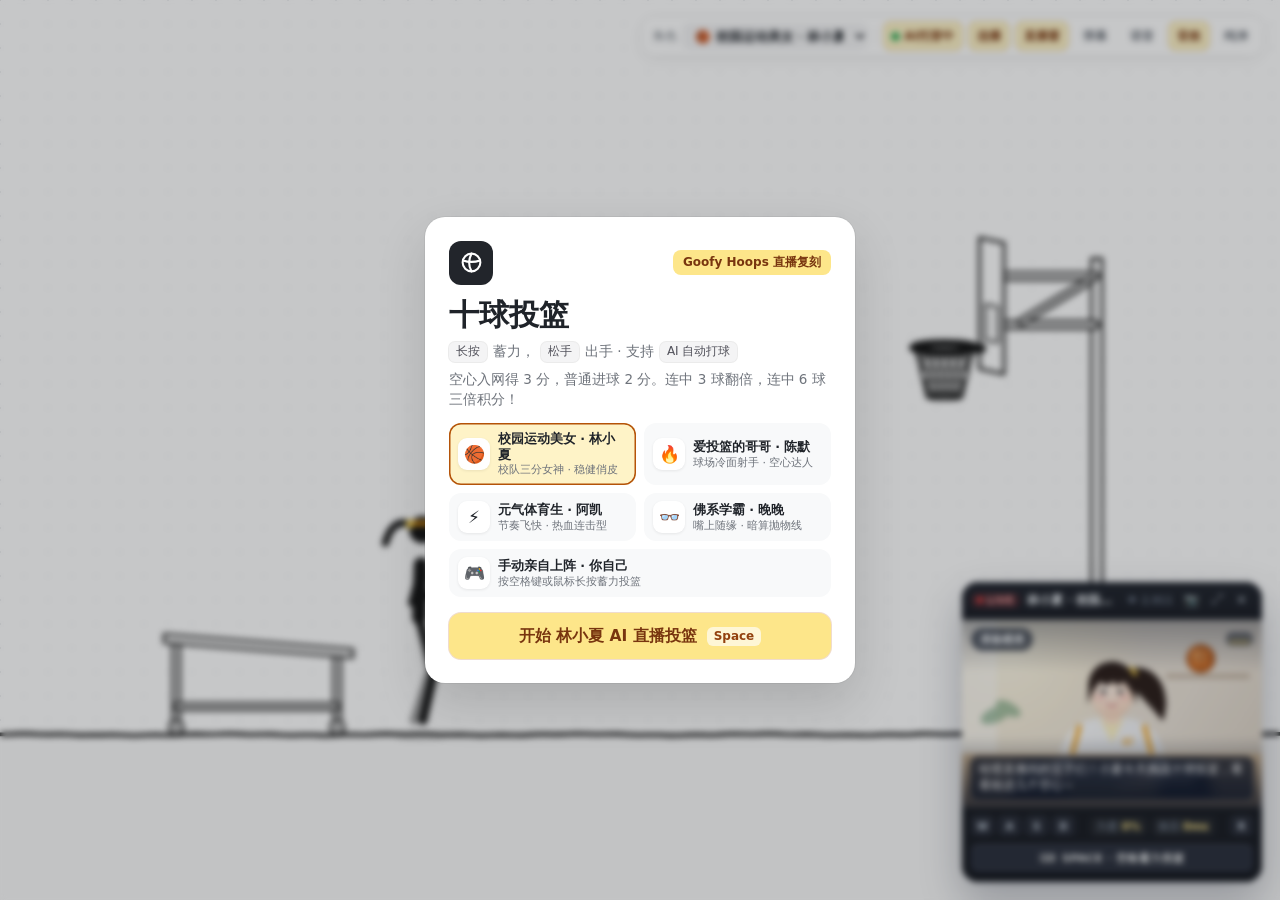
==== standalone.html @ b35b6730 "feat: add Ten Balls AI Live Studio basketball game remake" ====
<!doctype html>
<html lang="zh-CN">
<head>
<meta charset="utf-8">
<meta name="viewport" content="width=device-width,initial-scale=1,maximum-scale=1,user-scalable=no,viewport-fit=cover">
<title>十球投篮 · AI 直播间版 (Goofy Hoops Studio)</title>
<style>
  :root {
    --paper: #ffffff;
    --card: #ffffff;
    --ink: #1f2329;
    --muted: #6e737b;
    --soft: #9ca3af;
    --faint: #d4d4d4;
    --line: #ededed;
    --dot: rgba(31, 41, 55, 0.13);
    --chip: #f4f4f5;
    --ring: rgba(0, 0, 0, 0.07);
    --butter: #fde68a;
    --butter-hi: #fcd34d;
    --butter-soft: #fef3c7;
    --umber: #78350f;
    --amber: #b45309;
    --live-red: #ef4444;
    --pip-bg: #15171c;
    --pip-border: rgba(255, 255, 255, 0.1);
    --font: ui-rounded, 'PingFang SC', 'Hiragino Sans GB', 'Microsoft YaHei', system-ui, -apple-system, sans-serif;
  }

  * { box-sizing: border-box; }

  html, body {
    margin: 0;
    height: 100%;
    color: var(--ink);
    overflow: hidden;
    background-color: var(--paper);
    background-image: radial-gradient(circle, var(--dot) 0.85px, transparent 1px);
    background-size: 24px 24px;
    background-position: 12px 12px;
    touch-action: none;
    user-select: none;
    -webkit-user-select: none;
    -webkit-tap-highlight-color: transparent;
    font-family: var(--font);
    font-weight: 400;
  }

  h1, b, strong { font-weight: 700; }

  #gameCanvas {
    position: fixed;
    inset: 0;
    width: 100%;
    height: 100%;
    display: block;
    cursor: pointer;
  }

  button, select, input {
    font: inherit;
    color: inherit;
    border: 0;
    background: none;
    outline: none;
  }
  button { cursor: pointer; padding: 0; }

  .panel {
    background: rgba(255, 255, 255, 0.94);
    backdrop-filter: blur(10px);
    -webkit-backdrop-filter: blur(10px);
    border-radius: 14px;
    box-shadow: 0 0 0 1px var(--ring), 0 4px 14px rgba(0, 0, 0, 0.05), 0 1px 2px rgba(0, 0, 0, 0.03);
  }

  .label { font-size: 12.5px; color: var(--muted); line-height: 1.25; }

  /* HUD */
  #hud {
    position: fixed;
    left: 0;
    top: 0;
    z-index: 8;
    padding: 16px 0 0 16px;
    display: flex;
    flex-direction: column;
    align-items: flex-start;
    gap: 10px;
    pointer-events: none;
    transition: opacity 0.35s ease;
  }
  #hud.hidden { opacity: 0; }
  .board { padding: 13px 16px; display: grid; gap: 11px; }
  .tally { display: flex; align-items: flex-end; gap: 22px; }
  .stat .label { margin-top: 5px; }
  #score {
    font-size: 42px;
    font-weight: 700;
    line-height: 0.85;
    font-variant-numeric: tabular-nums;
    display: inline-block;
    transform-origin: left bottom;
  }
  #score.bump { animation: bump 0.35s ease; }
  @keyframes bump {
    0% { transform: scale(1); }
    35% { transform: scale(1.14); }
    100% { transform: scale(1); }
  }
  #best { font-size: 21px; font-weight: 700; line-height: 1; font-variant-numeric: tabular-nums; color: var(--muted); }
  .stat-persona { padding-left: 14px; border-left: 1px solid var(--line); }
  #hudPersonaName { font-size: 15px; font-weight: 700; line-height: 1.1; color: var(--ink); }
  .ballrow { display: grid; gap: 7px; padding-top: 10px; border-top: 1px solid var(--line); }
  .ballrow-meta { display: flex; justify-content: space-between; align-items: center; gap: 12px; }
  #tracker { display: flex; gap: 7px; }
  .dot {
    width: 14px; height: 14px; border-radius: 50%;
    border: 1.5px solid var(--faint); position: relative;
    transition: background 0.2s, border-color 0.2s, transform 0.2s;
  }
  .dot.next { border-color: var(--ink); animation: pulse 1.2s ease-in-out infinite; }
  .dot.fly { background: var(--faint); border-color: var(--faint); }
  .dot.made { background: var(--ink); border-color: var(--ink); }
  .dot.swish { background: var(--butter-hi); border-color: var(--amber); }
  .dot.miss { border-color: #e4e4e4; }
  .dot.miss::after {
    content: ''; position: absolute; left: 50%; top: 50%;
    width: 8px; height: 1.5px; background: var(--faint);
    transform: translate(-50%, -50%) rotate(-45deg); border-radius: 2px;
  }
  @keyframes pulse { 50% { transform: scale(1.22); } }
  #ballLabel { font-variant-numeric: tabular-nums; }
  #aiTargetHint { color: var(--amber); font-size: 11.5px; }
  #streak {
    font-size: 13px; font-weight: 700; color: var(--amber);
    background: var(--butter-soft); border-radius: 9px; padding: 5px 11px;
    box-shadow: 0 0 0 1px rgba(180, 83, 9, 0.16); white-space: nowrap;
    opacity: 0; transform: translateY(-4px); transition: opacity 0.25s, transform 0.25s;
  }
  #streak.on { opacity: 1; transform: none; }

  /* Top Control Bar */
  #topControls {
    position: fixed;
    top: 16px;
    right: 16px;
    z-index: 15;
    transition: opacity 0.3s, transform 0.3s;
  }
  .control-pill {
    display: flex;
    align-items: center;
    gap: 5px;
    padding: 5px 7px;
    flex-wrap: wrap;
    max-width: calc(100vw - 32px);
  }
  .ctrl-group { display: inline-flex; align-items: center; gap: 5px; padding-left: 5px; }
  .ctrl-label { font-size: 12px; color: var(--muted); }
  #personaSelect {
    background: var(--chip);
    border-radius: 8px;
    padding: 5px 9px;
    font-size: 12.5px;
    font-weight: 600;
    cursor: pointer;
    max-width: 186px;
  }
  #personaSelect:hover { background: #eaecef; }
  .ctrl-divider { width: 1px; height: 18px; background: var(--line); margin: 0 2px; }
  .ctrl-btn {
    display: inline-flex; align-items: center; gap: 5px;
    height: 30px; padding: 0 9px; border-radius: 8px;
    font-size: 12px; font-weight: 600; color: var(--muted);
    transition: background 0.15s, color 0.15s, transform 0.12s;
  }
  .ctrl-btn:hover { background: var(--chip); color: var(--ink); }
  .ctrl-btn:active { transform: scale(0.96); }
  .ctrl-btn.active {
    background: var(--butter-soft);
    color: var(--umber);
    box-shadow: inset 0 0 0 1px rgba(180, 83, 9, 0.18);
  }
  .dot-ind { width: 7px; height: 7px; border-radius: 50%; background: var(--soft); }
  .ctrl-btn.active .dot-ind { background: #16a34a; box-shadow: 0 0 0 3px rgba(22, 163, 74, 0.18); }

  /* Streamer Webcam PiP */
  .pip-window {
    position: fixed;
    right: 18px;
    bottom: 18px;
    width: 300px;
    z-index: 18;
    border-radius: 16px;
    background: var(--pip-bg);
    color: #f8fafc;
    box-shadow: 0 18px 42px rgba(15, 23, 42, 0.28), 0 0 0 1px rgba(255, 255, 255, 0.08);
    overflow: hidden;
    transition: width 0.24s cubic-bezier(0.2, 0.9, 0.3, 1), opacity 0.25s, transform 0.25s;
  }
  .pip-window.size-sm { width: 244px; }
  .pip-window.size-lg { width: 376px; }
  .pip-window.hidden { opacity: 0; pointer-events: none; transform: translateY(18px) scale(0.96); }
  .pip-header {
    display: flex; align-items: center; gap: 7px; padding: 7px 9px;
    background: linear-gradient(180deg, #21252e 0%, #191c24 100%);
    border-bottom: 1px solid var(--pip-border);
    cursor: grab;
  }
  .pip-header:active { cursor: grabbing; }
  .pip-live-badge {
    display: inline-flex; align-items: center; gap: 4px; padding: 2px 6px;
    border-radius: 6px; background: rgba(239, 68, 68, 0.18); color: #fca5a5;
    font-size: 10px; font-weight: 700; letter-spacing: 0.6px; flex: none;
  }
  .live-dot { width: 6px; height: 6px; border-radius: 50%; background: var(--live-red); animation: liveBlink 1.4s ease-in-out infinite; }
  @keyframes liveBlink { 0%, 100% { opacity: 1; } 50% { opacity: 0.3; } }
  .pip-title-wrap { display: flex; align-items: baseline; justify-content: space-between; gap: 6px; min-width: 0; flex: 1; }
  .pip-name { font-size: 12px; font-weight: 700; color: #f1f5f9; white-space: nowrap; overflow: hidden; text-overflow: ellipsis; }
  .pip-viewers { font-size: 11px; color: #94a3b8; font-variant-numeric: tabular-nums; flex: none; }
  .pip-actions { display: flex; align-items: center; gap: 2px; }
  .pip-icon-btn {
    width: 23px; height: 23px; border-radius: 6px; display: grid; place-items: center;
    font-size: 12px; color: #cbd5e1; transition: background 0.15s, color 0.15s;
  }
  .pip-icon-btn:hover { background: rgba(255, 255, 255, 0.12); color: #ffffff; }

  .pip-viewport { position: relative; width: 100%; aspect-ratio: 16 / 10; background: #0f1117; overflow: hidden; }
  .cam-stage {
    position: relative; width: 100%; height: 100%; overflow: hidden;
    transform-origin: center 55%;
    transition: transform 0.24s cubic-bezier(0.22, 1, 0.36, 1), filter 0.2s;
  }
  .cam-stage[data-state="idle"] { animation: camBreathe 3.8s ease-in-out infinite; }
  .cam-stage[data-state="press"] { transform: scale(1.045) translateY(3px); filter: contrast(1.03) saturate(1.04); }
  .cam-stage[data-state="cheer"] { animation: camCheer 0.55s ease-out; filter: brightness(1.06) saturate(1.08); }
  .cam-stage[data-state="miss"] { animation: camOops 0.45s ease-out; }
  @keyframes camBreathe {
    0%, 100% { transform: scale(1.01) translateY(0px); }
    50% { transform: scale(1.022) translateY(-1.8px); }
  }
  @keyframes camCheer {
    0% { transform: scale(1.03) translateY(0); }
    35% { transform: scale(1.07) translateY(-5px); }
    70% { transform: scale(1.02) translateY(1px); }
    100% { transform: scale(1.03) translateY(0); }
  }
  @keyframes camOops {
    0% { transform: translateX(0) rotate(0deg); }
    25% { transform: translateX(-4px) rotate(-0.8deg); }
    65% { transform: translateX(3px) rotate(0.6deg); }
    100% { transform: translateX(0) rotate(0deg); }
  }
  .cam-frame {
    position: absolute; inset: 0; width: 100%; height: 100%;
    object-fit: cover; object-position: center 22%;
    opacity: 0; transition: opacity 0.2s ease; pointer-events: none;
  }
  .cam-frame.active { opacity: 1; }
  .cam-fallback { position: absolute; inset: 0; width: 100%; height: 100%; display: block; }
  .cam-stage.has-photo .cam-fallback { display: none; }
  .cam-vignette {
    position: absolute; inset: 0; pointer-events: none;
    background: linear-gradient(180deg, rgba(15, 23, 42, 0.36) 0%, transparent 28%, transparent 62%, rgba(15, 23, 42, 0.78) 100%);
  }
  .cam-top-overlay {
    position: absolute; top: 8px; left: 9px; right: 9px;
    display: flex; align-items: center; justify-content: space-between; pointer-events: none;
  }
  .cam-status-chip {
    font-size: 11px; font-weight: 700; padding: 3px 8px; border-radius: 999px;
    background: rgba(15, 23, 42, 0.65); backdrop-filter: blur(6px);
    color: #f8fafc; border: 1px solid rgba(255, 255, 255, 0.14);
    transition: background 0.2s, color 0.2s;
  }
  .cam-status-chip.holding { background: rgba(252, 211, 77, 0.92); color: #451a03; border-color: rgba(245, 158, 11, 0.5); }
  .cam-status-chip.cheer { background: rgba(34, 197, 94, 0.9); color: #052e16; }
  .cam-status-chip.miss { background: rgba(239, 68, 68, 0.85); color: #ffffff; }
  .audio-bars {
    display: flex; align-items: flex-end; gap: 2.5px; height: 14px;
    padding: 2px 5px; border-radius: 6px; background: rgba(15, 23, 42, 0.52);
  }
  .audio-bars span { width: 2.5px; height: 4px; border-radius: 2px; background: #fcd34d; }
  .audio-bars.talking span:nth-child(1) { animation: barEq 0.45s ease-in-out infinite alternate; }
  .audio-bars.talking span:nth-child(2) { animation: barEq 0.35s 0.1s ease-in-out infinite alternate; }
  .audio-bars.talking span:nth-child(3) { animation: barEq 0.5s 0.05s ease-in-out infinite alternate; }
  .audio-bars.talking span:nth-child(4) { animation: barEq 0.4s 0.16s ease-in-out infinite alternate; }
  @keyframes barEq { from { height: 3px; } to { height: 11px; } }
  .cam-subtitle {
    position: absolute; left: 8px; right: 8px; bottom: 7px;
    font-size: 11.5px; line-height: 1.38; color: #ffffff;
    background: rgba(15, 23, 42, 0.72); backdrop-filter: blur(6px);
    padding: 5px 8px; border-radius: 8px; border: 1px solid rgba(255, 255, 255, 0.1);
  }
  .cam-subtitle.pop { animation: subPop 0.24s ease-out; }
  @keyframes subPop { 0% { transform: translateY(4px); opacity: 0.5; } 100% { transform: translateY(0); opacity: 1; } }

  /* Mechanical Keyboard Deck inside PiP */
  .pip-keyboard-deck {
    padding: 8px 9px 9px;
    background: #181b22;
    border-top: 1px solid var(--pip-border);
    display: grid;
    gap: 7px;
  }
  .kb-top-row { display: flex; align-items: center; justify-content: space-between; gap: 6px; }
  .kb-cluster { display: flex; gap: 4px; }
  .mini-key {
    min-width: 23px; height: 21px; padding: 0 4px; border-radius: 5px;
    background: #272b36; color: #cbd5e1; font-size: 10px; font-weight: 700;
    display: inline-flex; align-items: center; justify-content: center;
    box-shadow: 0 2px 0 #0f1116, inset 0 1px 0 rgba(255, 255, 255, 0.08);
    transition: transform 0.06s, background 0.08s, box-shadow 0.06s, color 0.08s;
  }
  .mini-key.pressed {
    transform: translateY(2px); background: #fcd34d; color: #451a03;
    box-shadow: 0 0 0 #0f1116, 0 0 10px rgba(252, 211, 77, 0.45);
  }
  .kb-telemetry { display: flex; align-items: center; gap: 5px; font-size: 11px; color: #94a3b8; font-variant-numeric: tabular-nums; }
  .kb-meter-pill { background: rgba(255, 255, 255, 0.05); padding: 2px 6px; border-radius: 5px; }
  .kb-meter-pill strong { color: #fde68a; font-weight: 700; }
  .mini-spacebar {
    position: relative; height: 29px; border-radius: 7px; background: #2a2f3c; overflow: hidden;
    box-shadow: 0 3px 0 #0c0e13, inset 0 1px 0 rgba(255, 255, 255, 0.12);
    transition: transform 0.06s ease, box-shadow 0.06s ease, background 0.08s;
    display: flex; align-items: center; justify-content: center;
  }
  .mini-spacebar.pressed {
    transform: translateY(3px); background: #353b4a;
    box-shadow: 0 0 0 #0c0e13, 0 0 14px rgba(252, 211, 77, 0.42);
  }
  .space-fill {
    position: absolute; left: 0; top: 0; bottom: 0; width: 0%;
    background: linear-gradient(90deg, #f59e0b 0%, #fcd34d 100%);
    opacity: 0.88; transition: width 0.04s linear;
  }
  .space-label {
    position: relative; z-index: 1; display: flex; align-items: center; gap: 6px;
    font-size: 11px; font-weight: 700; letter-spacing: 0.4px; color: #f8fafc;
    text-shadow: 0 1px 2px rgba(0, 0, 0, 0.45);
  }

  /* Danmaku & Chat Panel */
  #danmakuLayer { position: fixed; inset: 0; pointer-events: none; overflow: hidden; z-index: 7; }
  .dm-item {
    position: absolute; left: 100%; white-space: nowrap; font-size: 14.5px; font-weight: 700;
    color: var(--ink); background: rgba(255, 255, 255, 0.88);
    border: 1px solid rgba(31, 35, 41, 0.08); padding: 4px 11px; border-radius: 999px;
    box-shadow: 0 2px 8px rgba(0, 0, 0, 0.05); will-change: transform; animation: dmFly linear forwards;
  }
  .dm-item.hot { background: var(--butter-soft); color: var(--umber); border-color: rgba(180, 83, 9, 0.22); }
  .dm-item.user { background: #1f2329; color: #fde68a; border-color: #1f2329; }
  @keyframes dmFly { from { transform: translateX(0); } to { transform: translateX(calc(-100vw - 120%)); } }

  .chat-panel {
    position: fixed; left: 16px; bottom: 16px; width: 265px; z-index: 14;
    display: flex; flex-direction: column; overflow: hidden;
    transition: opacity 0.25s, transform 0.25s;
  }
  .chat-panel.collapsed { opacity: 0; pointer-events: none; transform: translateY(16px); }
  .chat-header { display: flex; justify-content: space-between; align-items: center; padding: 8px 11px; font-size: 12px; font-weight: 700; border-bottom: 1px solid var(--line); }
  .chat-count { font-size: 11px; color: var(--amber); background: var(--butter-soft); padding: 2px 6px; border-radius: 6px; }
  .chat-messages { height: 140px; overflow-y: auto; padding: 8px 10px; display: flex; flex-direction: column; gap: 5px; font-size: 12px; line-height: 1.4; }
  .chat-msg { color: var(--ink); word-break: break-word; }
  .chat-msg .u { font-weight: 700; color: var(--amber); margin-right: 5px; }
  .chat-msg.me .u { color: #2563eb; }
  .chat-form { display: flex; gap: 6px; padding: 7px 8px; border-top: 1px solid var(--line); background: rgba(248, 250, 252, 0.85); }
  .chat-form input { flex: 1; background: #fff; border-radius: 8px; padding: 5px 8px; font-size: 12px; box-shadow: inset 0 0 0 1px rgba(0, 0, 0, 0.08); }
  .chat-form button { padding: 0 11px; border-radius: 8px; background: var(--butter); color: var(--umber); font-size: 12px; font-weight: 700; }

  /* Stream mode */
  body.stream-mode #topControls, body.stream-mode #hint { opacity: 0; pointer-events: none; transform: translateY(-10px); }
  #exitStreamBtn {
    position: fixed; top: 14px; right: 14px; z-index: 25; padding: 7px 12px;
    font-size: 12px; color: var(--muted); opacity: 0; pointer-events: none; transition: opacity 0.25s;
  }
  body.stream-mode #exitStreamBtn { opacity: 0.4; pointer-events: auto; }
  body.stream-mode #exitStreamBtn:hover { opacity: 1; color: var(--ink); }

  /* Hint */
  #hint {
    position: fixed; left: 50%; bottom: 22px; transform: translateX(-50%);
    font-size: 13.5px; color: var(--muted); white-space: nowrap; pointer-events: none;
    transition: opacity 0.4s; display: flex; align-items: center; gap: 7px; z-index: 8;
  }
  #hint.hidden { opacity: 0; }
  kbd {
    font: inherit; font-size: 12px; color: #52525b; background: var(--chip);
    box-shadow: 0 0 0 1px rgba(0, 0, 0, 0.08); border-radius: 6px; padding: 2px 7px; line-height: 1.3;
  }

  /* Overlay */
  #overlay {
    position: fixed; inset: 0; z-index: 30; display: grid; place-items: center; padding: 18px;
    background: rgba(20, 22, 26, 0.24); backdrop-filter: blur(3px);
    opacity: 0; pointer-events: none; transition: opacity 0.3s ease; overflow-y: auto;
  }
  #overlay.on { opacity: 1; pointer-events: auto; }
  .card {
    width: min(430px, 100%); background: var(--card); border-radius: 20px; padding: 24px;
    box-shadow: 0 20px 50px rgba(0, 0, 0, 0.14), 0 0 0 1px rgba(0, 0, 0, 0.05);
    transform: translateY(12px); transition: transform 0.35s cubic-bezier(0.2, 0.9, 0.3, 1); display: none;
  }
  #overlay.on .card.show { transform: none; }
  .card.show { display: block; }
  .card-head-row { display: flex; align-items: center; justify-content: space-between; margin-bottom: 14px; }
  .row { display: flex; justify-content: space-between; align-items: center; gap: 10px; }
  .logo { width: 44px; height: 44px; border-radius: 12px; background: #22252b; display: grid; place-items: center; }
  .logo svg { width: 25px; height: 25px; }
  .title { font-size: 30px; line-height: 1.05; margin: 0; }
  .keys { display: flex; flex-wrap: wrap; align-items: center; gap: 6px; color: var(--muted); font-size: 13.5px; margin: 12px 0 7px; }
  .tag { color: var(--muted); font-size: 13.5px; line-height: 1.5; margin: 0 0 14px; }
  .chip { display: inline-flex; align-items: center; font-size: 12px; font-weight: 700; padding: 4px 10px; border-radius: 8px; background: var(--butter); color: var(--umber); }

  .persona-grid { display: grid; grid-template-columns: repeat(2, 1fr); gap: 8px; margin-bottom: 16px; }
  .p-card {
    display: flex; align-items: center; gap: 8px; padding: 8px 9px; border-radius: 12px;
    background: #f8f9fa; box-shadow: inset 0 0 0 1.5px transparent; text-align: left;
    transition: background 0.16s, box-shadow 0.16s;
  }
  .p-card:hover { background: #f1f3f5; }
  .p-card.selected { background: var(--butter-soft); box-shadow: inset 0 0 0 1.5px var(--amber); }
  .p-card.full-span { grid-column: span 2; }
  .p-avatar { width: 32px; height: 32px; border-radius: 9px; background: #fff; display: grid; place-items: center; font-size: 17px; box-shadow: 0 1px 3px rgba(0, 0, 0, 0.08); flex: none; }
  .p-info { min-width: 0; }
  .p-name { font-size: 12.5px; font-weight: 700; color: var(--ink); line-height: 1.25; }
  .p-desc { font-size: 11px; color: var(--muted); white-space: nowrap; overflow: hidden; text-overflow: ellipsis; }

  .actions { display: flex; gap: 10px; }
  .btn {
    display: flex; align-items: center; justify-content: center; gap: 10px;
    height: 46px; border-radius: 12px; font-size: 15.5px; font-weight: 700;
    transition: transform 0.12s, background 0.2s;
  }
  .btn:active { transform: scale(0.98); }
  .btn.primary { flex: 1; background: var(--butter); color: var(--umber); box-shadow: 0 0 0 1px rgba(180, 83, 9, 0.2); }
  .btn.primary:hover { background: var(--butter-hi); }
  .btn.primary kbd { background: rgba(255, 255, 255, 0.65); color: #92400e; box-shadow: none; }
  .btn.ghost { width: 46px; flex: none; background: var(--chip); color: var(--ink); box-shadow: 0 0 0 1px rgba(0, 0, 0, 0.06); }
  .btn.ghost:hover { background: #e8eaed; }
  .btn svg { width: 19px; height: 19px; }

  .foot { text-align: center; color: var(--soft); font-size: 12px; margin-top: 14px; }
  .foot:empty { display: none; }
  .result { display: flex; align-items: flex-end; gap: 26px; margin: 16px 0 18px; }
  .result .label { margin-top: 6px; }
  #endScore { font-size: 62px; font-weight: 700; line-height: 0.85; font-variant-numeric: tabular-nums; display: block; }
  #stAcc, #stSwish { font-size: 26px; font-weight: 700; line-height: 0.95; font-variant-numeric: tabular-nums; }
  .shots { display: flex; justify-content: space-between; margin-bottom: 14px; }
  .shots .dot { width: 17px; height: 17px; border-width: 2px; }
  .shots .dot.miss::after { width: 10px; height: 2px; }
  .end-comment { font-size: 13px; color: var(--umber); background: var(--butter-soft); border-radius: 10px; padding: 9px 11px; margin-bottom: 16px; line-height: 1.45; }

  #toast {
    position: fixed; left: 50%; bottom: 22px; transform: translate(-50%, 20px);
    background: #22252b; color: #fff; font-size: 13px; padding: 8px 15px; border-radius: 10px;
    opacity: 0; pointer-events: none; transition: opacity 0.25s, transform 0.25s; white-space: nowrap; z-index: 40;
  }
  #toast.on { opacity: 1; transform: translate(-50%, 0); }

  @media (max-width: 720px) {
    .pip-window { width: 226px; right: 10px; bottom: 10px; }
    .chat-panel { width: 215px; left: 10px; bottom: 10px; }
    #hud { padding: 10px 0 0 10px; }
    .board { padding: 10px 12px; gap: 9px; }
    #score { font-size: 34px; }
    .stat-persona, .ctrl-label, .ctrl-divider { display: none; }
    #topControls { top: 10px; right: 10px; }
    #personaSelect { max-width: 135px; font-size: 11.5px; }
    .ctrl-btn { padding: 0 7px; font-size: 11px; }
  }
</style>
</head>
<body>
<canvas id="gameCanvas" aria-label="十球投篮游戏画布"></canvas>
<div id="danmakuLayer" aria-hidden="true"></div>

<header id="hud" class="hidden">
  <div class="board panel">
    <div class="tally">
      <div class="stat"><div id="score">0</div><div class="label">得分</div></div>
      <div class="stat"><div id="best">0</div><div class="label">最高分</div></div>
      <div class="stat stat-persona">
        <div id="hudPersonaName">林小夏</div>
        <div class="label" id="hudModeTag">AI 自动投篮</div>
      </div>
    </div>
    <div class="ballrow">
      <div id="tracker"></div>
      <div class="ballrow-meta">
        <span class="label" id="ballLabel">第 1 / 10 球</span>
        <span class="label" id="aiTargetHint"></span>
      </div>
    </div>
  </div>
  <div id="streak"></div>
</header>

<nav id="topControls" aria-label="直播与角色控制">
  <div class="control-pill panel">
    <label class="ctrl-group" title="切换场上角色 / AI人格">
      <span class="ctrl-label">角色</span>
      <select id="personaSelect" aria-label="选择角色">
        <option value="campus_girl">🏀 校园运动美女 · 林小夏</option>
        <option value="basketball_bro">🔥 爱投篮的哥哥 · 陈默</option>
        <option value="sports_boy">⚡ 元气体育生 · 阿凯</option>
        <option value="chill_scholar">👓 佛系学霸 · 晚晚</option>
        <option value="human">🎮 我自己玩（手动）</option>
      </select>
    </label>
    <div class="ctrl-divider"></div>
    <button class="ctrl-btn active" id="btnAutoPlay"><span class="dot-ind"></span><span id="autoPlayText">AI托管中</span></button>
    <button class="ctrl-btn active" id="btnAutoLoop">连播</button>
    <button class="ctrl-btn active" id="btnPipToggle">直播窗</button>
    <button class="ctrl-btn" id="btnDanmakuToggle">弹幕</button>
    <button class="ctrl-btn" id="btnTtsToggle">语音</button>
    <button class="ctrl-btn active" id="btnSoundToggle">音效</button>
    <button class="ctrl-btn" id="btnStreamMode">纯净</button>
  </div>
</nav>

<div id="hint" class="hidden">
  <span>长按蓄力，松手投篮</span>
  <span>或按</span>
  <kbd>Space</kbd>
</div>

<aside id="streamerPip" class="pip-window" aria-label="AI主播直播小窗">
  <div class="pip-header" id="pipDragHandle">
    <div class="pip-live-badge"><span class="live-dot"></span><span>LIVE</span></div>
    <div class="pip-title-wrap">
      <span class="pip-name" id="pipName">林小夏 · 校园运动直播间</span>
      <span class="pip-viewers" id="pipViewers">👁 2,680</span>
    </div>
    <div class="pip-actions">
      <button class="pip-icon-btn" id="pipUploadBtn" title="上传或拖拽真人主播照片">📷</button>
      <button class="pip-icon-btn" id="pipSizeBtn" title="切换小窗大小">⤢</button>
      <button class="pip-icon-btn" id="pipCloseBtn" title="收起小窗">✕</button>
    </div>
    <input type="file" id="pipPhotoInput" accept="image/*" hidden>
  </div>

  <div class="pip-viewport">
    <div class="cam-stage" id="camStage" data-state="idle">
      <img id="camImgCustom" class="cam-frame" alt="自定义主播照片">
      <canvas id="camFallbackCanvas" class="cam-fallback"></canvas>
      <div class="cam-vignette"></div>
      <div class="cam-top-overlay">
        <span class="cam-status-chip" id="camActionChip">准备瞄准</span>
        <div class="audio-bars" id="audioBars" aria-hidden="true"><span></span><span></span><span></span><span></span></div>
      </div>
      <div class="cam-subtitle" id="camSubtitle">哈喽直播间的宝子们！小夏今天挑战十球投篮，看看能进几个空心～</div>
    </div>
  </div>

  <div class="pip-keyboard-deck">
    <div class="kb-top-row">
      <div class="kb-cluster">
        <span class="mini-key" id="mkW">W</span>
        <span class="mini-key" id="mkA">A</span>
        <span class="mini-key" id="mkS">S</span>
        <span class="mini-key" id="mkD">D</span>
      </div>
      <div class="kb-telemetry">
        <span class="kb-meter-pill">力度 <strong id="kbPowerVal">0%</strong></span>
        <span class="kb-meter-pill">按压 <strong id="kbHoldVal">0ms</strong></span>
      </div>
      <span class="mini-key" id="mkR" title="重开快捷键">R</span>
    </div>
    <div class="mini-spacebar" id="mkSpace">
      <div class="space-fill" id="kbSpaceFill"></div>
      <div class="space-label"><span>⌨</span><span id="kbSpaceText">SPACE · 空格蓄力投篮</span></div>
    </div>
  </div>
</aside>

<section id="chatPanel" class="chat-panel panel collapsed" aria-label="直播间弹幕互动">
  <div class="chat-header">
    <span>💬 直播间互动</span>
    <span class="chat-count" id="chatHotTag">热度 9.8w</span>
  </div>
  <div class="chat-messages" id="chatMessages"></div>
  <form class="chat-form" id="chatForm">
    <input type="text" id="chatInput" placeholder="发弹幕互动（试试输入：加油 / 换哥哥）" maxlength="40" autocomplete="off">
    <button type="submit">发送</button>
  </form>
</section>

<button id="exitStreamBtn" class="panel">退出纯净模式</button>

<div id="overlay" class="on">
  <div class="card show" id="startCard">
    <div class="card-head-row">
      <div class="logo">
        <svg viewBox="0 0 24 24" fill="none" stroke="#fff" stroke-width="2" stroke-linecap="round">
          <circle cx="12" cy="12" r="8.5"/>
          <path d="M3.8 10c5.2 1.8 11.2 1.8 16.4 0"/>
          <path d="M12 3.5c-2.8 5.2-2.8 11.8 0 17"/>
        </svg>
      </div>
      <span class="chip">Goofy Hoops 直播复刻</span>
    </div>
    <h1 class="title">十球投篮</h1>
    <div class="keys"><kbd>长按</kbd> 蓄力，<kbd>松手</kbd> 出手 · 支持 <kbd>AI 自动打球</kbd></div>
    <p class="tag">空心入网得 3 分，普通进球 2 分。连中 3 球翻倍，连中 6 球三倍积分！</p>
    <div class="persona-grid" id="startPersonaGrid"></div>
    <div class="actions">
      <button class="btn primary" id="playBtn"><span id="playBtnText">开始 林小夏 AI 直播投篮</span><kbd>Space</kbd></button>
    </div>
    <div class="foot" id="startFoot"></div>
  </div>

  <div class="card" id="endCard">
    <div class="row">
      <div class="label" id="endRoundTitle">本轮结束</div>
      <span class="chip" id="endChip" style="display:none">新纪录</span>
    </div>
    <div class="result">
      <div><span id="endScore">0</span><div class="label">总得分</div></div>
      <div><div id="stAcc">0%</div><div class="label">命中率</div></div>
      <div><div id="stSwish">0</div><div class="label">空心</div></div>
    </div>
    <div class="shots" id="endShots"></div>
    <div class="end-comment" id="endComment"></div>
    <div class="actions">
      <button class="btn primary" id="againBtn"><span id="againBtnText">再来一轮</span><kbd>Space</kbd></button>
      <button class="btn ghost" id="shareBtn" title="下载战绩海报">
        <svg viewBox="0 0 24 24" fill="none" stroke="currentColor" stroke-width="2" stroke-linecap="round" stroke-linejoin="round">
          <path d="M12 3v12"/><path d="m7 10 5 5 5-5"/><path d="M5 21h14"/>
        </svg>
      </button>
    </div>
    <div class="foot" id="endFoot"></div>
  </div>
</div>

<div id="toast"></div>

<script>
(() => {
  'use strict';

  /* ==================== 1. PERSONAS ==================== */
  const SWEET_CHARGE = 0.592;
  const pickRandom = (arr) => (arr && arr.length ? arr[Math.floor(Math.random() * arr.length)] : '');

  const PERSONAS = {
    campus_girl: {
      id: 'campus_girl', name: '林小夏', title: '校园运动美女', roomTitle: '林小夏 · 校园运动直播间',
      emoji: '🏀', desc: '校队三分女神 · 稳健俏皮', isAI: true, baseViewers: 2680,
      accessory: 'ponytail', accentColor: '#f59e0b',
      outfitPalette: { hair: '#2b1e1a', skin: '#fde2ce', jacket: '#ffffff', stripe: '#f59e0b', ribbon: '#fcd34d', roomWall: '#f7efe3', desk: '#e6c9a2', keycap: '#fffaf0' },
      ai: { targetCharge: SWEET_CHARGE, bias: 0, jitter: 0.026, streakTighten: 0.0025, nervesAtSix: 0.012, thinkDelay: [0.36, 0.72], preferDownswing: 0.14, missRecovery: 0.7 },
      tts: { rate: 1.12, pitch: 1.25 },
      lines: {
        intro: ['哈喽直播间的宝子们！小夏今天挑战十球投篮，看看能进几个空心～', '刚下体育课回来，手还热乎着呢，空格键准备就绪！'],
        charge: ['深呼吸…稳住蓄力条…', '嗯哼，感觉就在 59% 附近！', '轻按空格，看我这波完美弧线～', '这次我要瞄一个纯空心！'],
        swish: ['哇！纯空心三分入网！听这刷网声也太解压了吧！', '空心！！这手感简直拉满，弹幕刷起来～', '漂亮！丝滑空心，空格键已经被我拿捏了！'],
        made: ['耶！稳稳颠进去了，2 分到手～', '擦板也能进！运气也是实力的一部分嘛～', '稳住！手感越来越顺了！'],
        streak: ['三连中双倍积分开启！！直播间气氛燥起来！', '哇啊啊连进停不下来啦，蓄力条变快了我也稳得住！'],
        miss: ['哎呀呀打铁了！刚刚按多了一丢丢…下球必进！', '呜呜刷筐而出了，键盘别背锅是我手滑啦哈哈～', '没事没事，微调一下力度，下一球找回场子！'],
        endHigh: ['哇塞这轮发挥太棒啦！快截屏留念，休息两秒马上开下一局！'],
        endMid: ['成绩还不错耶～感觉下一轮能把空心率再拉高一点！'],
        endLow: ['哈哈这局纯属热身！看我下一轮认真模式全进！'],
      },
      danmaku: {
        swish: ['空心！！学姐太准了吧', '这刷网声好治愈', '校篮球队长实锤了', '66666 空格键大师'],
        made: ['稳稳拿下！', '这球颠得真听话哈哈', '小夏加油！！'],
        streak: ['三连中双倍积分！起飞！', '手感滚烫🔥🔥🔥', '蓄力条加速了还能进太强了'],
        miss: ['哈哈哈哈打铁少女', '差一点点好可惜！', '稳住下球必空心！'],
        ambient: ['刚进直播间，主播好甜！', '这游戏是 Goofy Fish 的投篮诶', '小窗看按空格键好有代入感', '前排打卡！支持小夏'],
      },
    },
    basketball_bro: {
      id: 'basketball_bro', name: '陈默', title: '爱投篮的哥哥', roomTitle: '陈默学长 · 篮球定点特训',
      emoji: '🔥', desc: '球场冷面射手 · 空心达人', isAI: true, baseViewers: 1940,
      accessory: 'headband', accentColor: '#2563eb',
      outfitPalette: { hair: '#1c2026', skin: '#f2ccb0', jacket: '#1e3a5f', stripe: '#ffffff', ribbon: '#3b82f6', roomWall: '#edf1f7', desk: '#c7b299', keycap: '#e2e8f0' },
      ai: { targetCharge: SWEET_CHARGE, bias: 0.002, jitter: 0.019, streakTighten: 0.003, nervesAtSix: 0.006, thinkDelay: [0.45, 0.85], preferDownswing: 0.08, missRecovery: 0.65 },
      tts: { rate: 1.0, pitch: 0.86 },
      lines: {
        intro: ['欢迎来到球场训练营，我是陈默。十颗球，看重的是出手节奏。', '练完投篮回来开两把十球，带大家找找空心的感觉。'],
        charge: ['压腕，稳住 59% 的发力点。', '呼吸放缓，注意上一球的刻度标记。', '好节奏，准备出手。'],
        swish: ['空心。力量和抛物线刚刚好。', '唰网入袋，就是这个 55 度角的手感。'],
        made: ['进了，稍微擦了点框，下一球再收一点力。', '稳稳命中，基本功不能丢。'],
        streak: ['连中状态来了，球场节奏已锁定。', '双倍积分拿下，越快越要冷静。'],
        miss: ['短了一点点，刚才松手早了 20 毫秒。', '打铁正常，调整一下刻度，下一球补回来。'],
        endHigh: ['这轮命中率挺满意，继续保持这个手感开下一组。'],
        endMid: ['中规中矩，下一轮争取多拿几个纯空心。'],
        endLow: ['手感还没完全打开，再来一轮找回准星。'],
      },
      danmaku: {
        swish: ['学长太稳了！！', '教科书级空心球', '陈哥这手真像装了瞄准镜'],
        made: ['稳如老狗', '球场哥哥好帅'],
        streak: ['连中机器启动！', '倍率拉满了卧槽'],
        miss: ['罕见打铁！截屏留念', '微调一下马上进'],
        ambient: ['爱投篮的哥哥终于上线了', '看这按空格的节奏太稳了', '前排学习投篮'],
      },
    },
    sports_boy: {
      id: 'sports_boy', name: '阿凯', title: '元气体育生', roomTitle: '阿凯 · 热血暴扣投篮屋',
      emoji: '⚡', desc: '节奏飞快 · 热血连击型', isAI: true, baseViewers: 1520,
      accessory: 'spiky', accentColor: '#ea580c',
      outfitPalette: { hair: '#1f1b18', skin: '#ecc2a0', jacket: '#ea580c', stripe: '#fef08a', ribbon: '#ffffff', roomWall: '#fff4eb', desk: '#d6b48c', keycap: '#f8fafc' },
      ai: { targetCharge: SWEET_CHARGE + 0.005, bias: 0.004, jitter: 0.036, streakTighten: 0.004, nervesAtSix: 0.02, thinkDelay: [0.18, 0.42], preferDownswing: 0.04, missRecovery: 0.85 },
      tts: { rate: 1.22, pitch: 1.0 },
      lines: {
        intro: ['兄弟们冲呀！阿凯极速十球挑战，主打一个出手快准狠！'],
        charge: ['蓄力——走你！', '干脆利落，就现在！'],
        swish: ['嗷呜！！直接穿网空心！爽翻了！', 'BOOM！三分空心，这球帅不帅！'],
        made: ['nice！进了就算好球！', '哈哈哈打板也进，血赚！'],
        streak: ['燃起来了燃起来了！连击翻倍冲呀！'],
        miss: ['哈哈哈劲儿使大了！差点把篮板砸穿！', '哎哟打铁了！越挫越勇！'],
        endHigh: ['破纪录冲锋成功！根本停不下来，继续下一轮！'],
        endMid: ['不错不错！下一把直接拉满！'],
        endLow: ['哈哈热身完毕，这把认真了！'],
      },
      danmaku: {
        swish: ['热血空心！！', '阿凯出手太快了'],
        made: ['冲冲冲！', '好球！'],
        streak: ['着火了着火了🔥🔥', '起飞啦！'],
        miss: ['力气太大啦哈哈', '篮板：我做错了什么'],
        ambient: ['这哥们精力真旺盛', '速通十球太爽了'],
      },
    },
    chill_scholar: {
      id: 'chill_scholar', name: '晚晚', title: '佛系学霸', roomTitle: '晚晚 · 物理系摸鱼投篮',
      emoji: '👓', desc: '嘴上随缘 · 暗算抛物线', isAI: true, baseViewers: 1830,
      accessory: 'glasses', accentColor: '#0d9488',
      outfitPalette: { hair: '#242228', skin: '#fce5d4', jacket: '#f3efe6', stripe: '#0d9488', ribbon: '#94a3b8', roomWall: '#f2f5f3', desk: '#dfd2be', keycap: '#ffffff' },
      ai: { targetCharge: SWEET_CHARGE - 0.001, bias: 0, jitter: 0.022, streakTighten: 0.002, nervesAtSix: 0.005, thinkDelay: [0.5, 0.95], preferDownswing: 0.25, missRecovery: 0.6 },
      tts: { rate: 0.96, pitch: 1.12 },
      lines: {
        intro: ['写完高数摸五分钟鱼…根据重力 g=1017，59% 力度理论上刚好空心。'],
        charge: ['初速度约 616，55 度抛物线，计算完毕。', '随缘按一下空格…嗯，就是现在。'],
        swish: ['嗯，空心。牛顿力学诚不欺我。', '完美落入误差带内，3 分到手。'],
        made: ['碰框进的，也算符合预期。', '2 分，稳妥。'],
        streak: ['哦，已经连中触发倍率了呀，继续保持平滑输出。'],
        miss: ['唔，手抖误差。下一球修正 0.02。'],
        endHigh: ['实验数据非常漂亮，再测一组样本吧。'],
        endMid: ['稳定发挥，符合正态分布。'],
        endLow: ['样本方差偏大，需要重新校准手感。'],
      },
      danmaku: {
        swish: ['物理外挂实锤！', '嘴上说佛系实际心算抛物线'],
        made: ['牛顿点了个赞', '淡定拿分'],
        streak: ['学霸连击太吓人了'],
        miss: ['哈哈哈哈手抖误差'],
        ambient: ['摸鱼直播间最舒服了', '物理系降维打击投篮游戏'],
      },
    },
    human: {
      id: 'human', name: '你自己', title: '手动亲自上阵', roomTitle: '玩家实况 · 手动操作模式',
      emoji: '🎮', desc: '按空格键或鼠标长按蓄力投篮', isAI: false, baseViewers: 1200,
      accessory: 'none', accentColor: '#1f2329',
      outfitPalette: { hair: '#2b1e1a', skin: '#fde2ce', jacket: '#ffffff', stripe: '#f59e0b', ribbon: '#fcd34d', roomWall: '#f7efe3', desk: '#e6c9a2', keycap: '#fffaf0' },
      ai: null, tts: { rate: 1.08, pitch: 1.18 },
      lines: {
        intro: ['现在交给你亲自上场！长按屏幕或空格键蓄力，松手投篮！'],
        charge: ['蓄力中…瞄准 59% 附近松手！'],
        swish: ['哇！你这记纯空心太帅了吧！！', '好准！小夏在旁边给你疯狂打 call！'],
        made: ['漂亮！稳稳命中！'],
        streak: ['连进翻倍了！！主播地位不保啦哈哈！'],
        miss: ['差一点点！看蓄力条上的小刻度微调一下～'],
        endHigh: ['大神级别发挥！甘拜下风！'],
        endMid: ['打得很稳呀，再来一局冲新高！'],
        endLow: ['多试两球找到 59% 力度点就超准啦！'],
      },
      danmaku: {
        swish: ['水友亲自上阵好准！！', '空心 6666'],
        made: ['稳！', '好球好球'],
        streak: ['连中大佬！！'],
        miss: ['哈哈再来一球！'],
        ambient: ['手动模式更有挑战性'],
      },
    },
  };
  const PERSONA_ORDER = ['campus_girl', 'basketball_bro', 'sports_boy', 'chill_scholar', 'human'];

  /* ==================== 2. AUDIO ==================== */
  let actx = null, bus = null, verb = null;
  const soundState = { enabled: true, ttsEnabled: false };

  function ensureAudio() {
    if (!soundState.enabled) return;
    if (!actx) {
      try {
        actx = new (window.AudioContext || window.webkitAudioContext)();
        const comp = actx.createDynamicsCompressor();
        comp.threshold.value = -14; comp.ratio.value = 4; comp.connect(actx.destination);
        bus = actx.createGain(); bus.gain.value = 0.9; bus.connect(comp);
        const len = Math.floor(actx.sampleRate * 1.1);
        const ir = actx.createBuffer(2, len, actx.sampleRate);
        for (let c = 0; c < 2; c++) {
          const d = ir.getChannelData(c);
          for (let i = 0; i < len; i++) d[i] = (Math.random() * 2 - 1) * Math.pow(1 - i / len, 3.2);
        }
        const conv = actx.createConvolver(); conv.buffer = ir;
        verb = actx.createGain(); verb.gain.value = 0.16; verb.connect(conv).connect(comp);
      } catch { actx = null; }
    }
    if (actx && actx.state === 'suspended') actx.resume().catch(() => {});
  }
  function voice(wet) {
    const g = actx.createGain(); g.gain.value = 0; g.connect(bus);
    if (wet) { const w = actx.createGain(); w.gain.value = wet; g.connect(w).connect(verb); }
    return g;
  }
  function partial(freq, f1, dur, vol, type, wet, delay) {
    if (!actx || !soundState.enabled || vol < 0.003) return;
    const t = actx.currentTime + (delay || 0);
    const o = actx.createOscillator(), g = voice(wet);
    o.type = type || 'sine'; o.frequency.setValueAtTime(freq, t);
    if (f1 && f1 !== freq) o.frequency.exponentialRampToValueAtTime(f1, t + dur);
    g.gain.setValueAtTime(0.0001, t);
    g.gain.linearRampToValueAtTime(vol, t + 0.003);
    g.gain.exponentialRampToValueAtTime(0.0001, t + dur);
    o.connect(g); o.start(t); o.stop(t + dur + 0.05);
  }
  function hiss(dur, vol, type, f0, f1, q, wet, attack, delay) {
    if (!actx || !soundState.enabled || vol < 0.003) return;
    const t = actx.currentTime + (delay || 0);
    const n = Math.max(1, Math.floor(actx.sampleRate * dur));
    const buf = actx.createBuffer(1, n, actx.sampleRate);
    const d = buf.getChannelData(0);
    for (let i = 0; i < n; i++) d[i] = Math.random() * 2 - 1;
    const src = actx.createBufferSource(); src.buffer = buf;
    const f = actx.createBiquadFilter(); f.type = type; f.Q.value = q || 0.7;
    f.frequency.setValueAtTime(f0, t);
    if (f1 && f1 !== f0) f.frequency.exponentialRampToValueAtTime(f1, t + dur);
    const g = voice(wet);
    g.gain.setValueAtTime(0.0001, t);
    g.gain.linearRampToValueAtTime(vol, t + (attack || 0.004));
    g.gain.exponentialRampToValueAtTime(0.0001, t + dur);
    src.connect(f).connect(g); src.start(t);
  }
  const SND = {
    bounce(k) { partial(150, 72, 0.16, 0.5 * k, 'sine', 0.08); partial(330, 290, 0.08, 0.1 * k, 'triangle', 0.15); hiss(0.035, 0.28 * k, 'lowpass', 1600, 700, 0.6, 0.05); },
    rim(k) { for (const [f, d, a] of [[547, 0.55, 1], [1171, 0.42, 0.5], [1806, 0.3, 0.32], [2641, 0.2, 0.2]]) partial(f, f * 0.995, d * (0.7 + 0.5 * k), 0.13 * k * a, 'sine', 0.35); hiss(0.02, 0.12 * k, 'highpass', 3200, 3200, 0.7, 0.2); },
    board(k) { partial(118, 82, 0.13, 0.42 * k, 'sine', 0.2); hiss(0.07, 0.3 * k, 'bandpass', 520, 380, 1.1, 0.25); },
    pole(k) { for (const [f, a] of [[311, 1], [702, 0.5], [1113, 0.3]]) partial(f, f, 0.35, 0.09 * k * a, 'sine', 0.3); },
    swish(clean) { hiss(0.34, clean ? 0.26 : 0.18, 'bandpass', 5200, 2400, 0.9, 0.25, 0.03); hiss(0.16, 0.07, 'highpass', 7000, 6000, 0.7, 0.2, 0.01, 0.02); if (clean) { partial(1568, 1568, 0.5, 0.035, 'sine', 0.5, 0.06); partial(2093, 2093, 0.45, 0.025, 'sine', 0.5, 0.12); } },
    release() { hiss(0.14, 0.06, 'bandpass', 700, 1500, 0.8, 0.1, 0.02); partial(900, 600, 0.04, 0.03, 'triangle', 0.1); },
    grab() { partial(210, 150, 0.06, 0.08, 'sine', 0.05); },
    streak(m) { const base = m >= 3 ? 784 : 659; partial(base, base, 0.22, 0.045, 'triangle', 0.4); partial(base * 1.5, base * 1.5, 0.3, 0.035, 'triangle', 0.4, 0.08); },
    keyDown() { partial(380, 140, 0.038, 0.14, 'triangle', 0.05); hiss(0.022, 0.12, 'bandpass', 2600, 1100, 1.4, 0.04, 0.002); },
    keyUp() { partial(520, 280, 0.026, 0.08, 'triangle', 0.04); hiss(0.016, 0.07, 'highpass', 3200, 2200, 0.9, 0.03, 0.002); },
  };
  let lastSpokeAt = 0;
  function speakLine(text, cfg) {
    if (!soundState.ttsEnabled || !text || !('speechSynthesis' in window)) return;
    const now = performance.now();
    if (now - lastSpokeAt < 1800) return;
    lastSpokeAt = now;
    try {
      window.speechSynthesis.cancel();
      const u = new SpeechSynthesisUtterance(text);
      u.lang = 'zh-CN'; u.rate = cfg?.rate ?? 1.08; u.pitch = cfg?.pitch ?? 1.1; u.volume = 0.85;
      window.speechSynthesis.speak(u);
    } catch {}
  }

  /* ==================== 3. PHYSICS & IK ==================== */
  const G = 1017, BR = 8.3, AX = 188, ROUND = 10, SHOT_ANGLE = (55 * Math.PI) / 180, V_MIN = 380, V_MAX = 780;
  const COL = { bg: '#ffffff', ink: '#141414', fig: '#141414', muted: '#737373', faint: '#d4d4d4', accent: '#b45309', dot: 'rgba(31,41,55,0.13)' };
  const PAL = { floor: '#fafafa', concrete: '#ffffff', sage: '#ffffff', cream: '#ffffff', metal: '#ffffff', wood: '#ffffff', ball: '#ffffff', ballD: '#e8e8e8', rim: '#141414', net: '#141414', shoe: '#ffffff' };
  const RIM_Y = -221.1, RIM_FRONT = [469.2, RIM_Y], RIM_BACK = [505.5, RIM_Y], NET_BOTTOM = -192.6;
  const BOARD = { x0: 510, x1: 518, y0: -281.6, y1: -208.6 };
  const POLE = { x0: 571, x1: 577, y0: -271.6, y1: 0 };
  const SEGS = [[518, -262, 572, -262, 1.2], [518, -234.2, 572, -234.2, 1.2], [530, -235.5, 569, -259, 1], [42, -55.1, 148, -46.6, 1.5], [46.9, -54, 46.9, 0, 1], [142, -47, 142, 0, 1], [565, -0.5, 582, -0.5, 2]];
  const RACK = { x0: 42, y0: -55.1, x1: 148, y1: -46.6 };
  const rackSlot = (s) => { const x = 57 + 20 * s; const m = (RACK.y1 - RACK.y0) / (RACK.x1 - RACK.x0); return [x, RACK.y0 + m * (x - RACK.x0) - 9.6]; };
  const THIGH = 30, SHIN = 30, UARM = 21, FARM = 21;
  const BASE = { face: 1, flick: 0, head: [0, -121], chest: [0, -96], hip: [0, -65], fF: [1, -8], fB: [-4, -8], kF: [22, -38], kB: [10, -38], hF: [3, -57], hB: [-1, -57], eF: [-6, -78], eB: [-6, -78], ball: null };
  const mk = (o, b = BASE) => Object.assign({}, b, o);
  const P = {
    stand: mk({ head: [0, -122], hF: [4, -55], hB: [-1, -55], eF: [-2, -76], eB: [-1, -76] }),
    hold: mk({ head: [1, -121], hip: [-1, -66], hF: [14, -83], hB: [24, -99], eF: [2, -70], eB: [8, -72], ball: [21.5, -88.5], hang: 0 }),
    crouch: mk({ head: [7, -108], chest: [4, -85], hip: [-4, -55], kF: [26, -28], kB: [22, -28], hF: [15, -73], hB: [24, -84], eF: [4, -60], eB: [10, -62], ball: [22, -78], hang: 0 }),
    rise: mk({ head: [-1, -119], chest: [0, -95], hip: [0, -64], hF: [11, -106], hB: [17, -114], eF: [16, -86], eB: [20, -88], ball: [16, -114] }),
    set: mk({ head: [-3, -123], chest: [-1, -99], hip: [0, -68], fF: [3, -9], fB: [-2, -9], hF: [15, -134], hB: [21, -136], eF: [18, -114], eB: [24, -114], ball: [21.7, -143.3] }),
    follow: mk({ head: [-3, -123], chest: [-1, -99], hip: [0, -68], hF: [20, -137], eF: [14, -118], hB: [14, -124], eB: [22, -104], flick: 1 }),
    drop: mk({ head: [1, -122], chest: [0, -97], hip: [0, -66], hF: [32, -80], hB: [26, -74], eF: [16, -80], eB: [12, -78] }),
    bend: mk({ face: -1, head: [-28, -104], chest: [-14, -88], hip: [8, -60], kF: [-16, -38], kB: [-12, -38], fF: [-3, -8], fB: [2, -8], hF: [-45, -58], hB: [-54, -61], eF: [-30, -80], eB: [-34, -82], ball: [-51, -57] }),
    turn: mk({ face: 0, head: [0, -123.5], chest: [0, -98.5], hip: [0, -68.6], fF: [3, -8], fB: [-3, -8], kF: [3, -38], kB: [-3, -38], hF: [9, -55], hB: [-9, -55], eF: [9, -76], eB: [-9, -76] }),
    cheer: mk({ head: [0, -122], chest: [0, -97], hip: [0, -67], hF: [16, -136], hB: [6, -138], eF: [14, -118], eB: [2, -118] }),
  };
  P.turnHold = mk({ hF: [8, -66], hB: [-6, -66], eF: [12, -82], eB: [-10, -82], ball: [1, -70], hang: 0 }, P.turn);

  const PTS = ['head', 'chest', 'hip', 'fF', 'fB', 'kF', 'kB', 'hF', 'hB', 'eF', 'eB'];
  const lerp = (a, b, k) => a + (b - a) * k;
  const lerp2 = (a, b, k) => [lerp(a[0], b[0], k), lerp(a[1], b[1], k)];
  const ballPos = (p) => p.ball || [(p.hF[0] + p.hB[0]) / 2 + 3 * p.face, (p.hF[1] + p.hB[1]) / 2 - 6];
  function lerpPose(a, b, k) {
    const o = { face: lerp(a.face, b.face, k), flick: lerp(a.flick, b.flick, k), hang: lerp(a.hang ?? 1, b.hang ?? 1, k) };
    for (const n of PTS) o[n] = lerp2(a[n], b[n], k);
    o.ball = lerp2(ballPos(a), ballPos(b), k);
    return o;
  }
  const EASE = { in: (k) => k * k, out: (k) => 1 - (1 - k) * (1 - k), soft: (k) => 0.5 - Math.cos(Math.PI * k) / 2 };
  const catmull = (p0, p1, p2, p3, t) => 0.5 * (2 * p1 + (-p0 + p2) * t + (2 * p0 - 5 * p1 + 4 * p2 - p3) * t * t + (-p0 + 3 * p1 - 3 * p2 + p3) * t * t * t);
  function pathPose(list, u) {
    const n = list.length - 1, x = Math.min(n - 1e-6, Math.max(0, u * n)), i = Math.floor(x), t = x - i;
    const a = list[Math.max(0, i - 1)], b = list[i], c = list[i + 1], d = list[Math.min(n, i + 2)];
    const o = { face: lerp(b.face, c.face, t), flick: lerp(b.flick, c.flick, t), hang: lerp(b.hang ?? 1, c.hang ?? 1, t) };
    for (const k of PTS) o[k] = [catmull(a[k][0], b[k][0], c[k][0], d[k][0], t), catmull(a[k][1], b[k][1], c[k][1], d[k][1], t)];
    const ba = ballPos(a), bb = ballPos(b), bc = ballPos(c), bd = ballPos(d);
    o.ball = [catmull(ba[0], bb[0], bc[0], bd[0], t), catmull(ba[1], bb[1], bc[1], bd[1], t)];
    return o;
  }
  class Actor {
    constructor() { this.pose = P.hold; this.q = []; this.step = null; this.t = 0; this.hasBall = true; this.ballRot = 0.6; this.breath = 0; }
    push(...steps) { this.q.push(...steps); }
    clear() { this.q = []; this.step = null; }
    get idle() { return !this.step && !this.q.length; }
    update(dt) {
      for (let g = 0; g < 20; g++) {
        if (!this.step) {
          if (!this.q.length) return;
          this.step = this.q.shift(); this.t = 0;
          if (this.step.fn) { const fn = this.step.fn; this.step = null; fn(); continue; }
          const targets = this.step.path || (this.step.pose ? [this.step.pose] : [this.pose]);
          this.step.list = [this.pose, ...targets];
        }
        this.t += dt;
        const s = this.step, k = Math.min(1, this.t / s.d);
        this.pose = pathPose(s.list, (EASE[s.ez] || EASE.soft)(k));
        if (k < 1) return;
        dt = this.t - s.d; this.step = null;
      }
    }
  }
  function ik(a, b, l1, l2, hint, bend) {
    const dx = b[0] - a[0], dy = b[1] - a[1];
    let d = Math.hypot(dx, dy);
    const base = Math.atan2(dy, dx), L = l1 + l2, soft = L * 0.96;
    if (d > soft) d = soft + (L - soft) * (1 - Math.exp(-(d - soft) / (L - soft)));
    d = Math.max(Math.abs(l1 - l2) + 0.01, Math.min(L - 0.001, d));
    const c = Math.max(-1, Math.min(1, (l1 * l1 + d * d - l2 * l2) / (2 * l1 * d)));
    const ang = Math.acos(c);
    const j1 = [a[0] + l1 * Math.cos(base + ang), a[1] + l1 * Math.sin(base + ang)];
    const j2 = [a[0] + l1 * Math.cos(base - ang), a[1] + l1 * Math.sin(base - ang)];
    if (bend) {
      const side = (j) => (j[0] - a[0]) * (b[1] - j[1]) - (j[1] - a[1]) * (b[0] - j[0]);
      return Math.sign(side(j1)) === bend ? j1 : j2;
    }
    return Math.hypot(j1[0] - hint[0], j1[1] - hint[1]) < Math.hypot(j2[0] - hint[0], j2[1] - hint[1]) ? j1 : j2;
  }
  const newBall = (x, y, vx, vy, w) => ({ x, y, vx, vy, rot: Math.random() * 6.28, w: w || 0, scored: false, touched: false, resolved: false, still: 0, alpha: 1, fading: false });
  function hitPoint(b, cx, cy, rad, e, fr, ev) {
    const dx = b.x - cx, dy = b.y - cy, d = Math.hypot(dx, dy), m = BR + rad;
    if (d >= m || d === 0) return false;
    const nx = dx / d, ny = dy / d; b.x = cx + nx * m; b.y = cy + ny * m;
    const vn = b.vx * nx + b.vy * ny; if (vn >= 0) return true;
    const tx = -ny, ty = nx, vt = b.vx * tx + b.vy * ty;
    b.vx += -(1 + e) * vn * nx - tx * vt * fr; b.vy += -(1 + e) * vn * ny - ty * vt * fr;
    b.w = lerp(b.w, vt / BR, 0.5); if (ev) ev(-vn); return true;
  }
  function closestSeg(px, py, x0, y0, x1, y1) {
    const dx = x1 - x0, dy = y1 - y0;
    const t = Math.max(0, Math.min(1, ((px - x0) * dx + (py - y0) * dy) / (dx * dx + dy * dy)));
    return [x0 + dx * t, y0 + dy * t];
  }
  function hitRect(b, r, e, fr, ev) {
    const cx = Math.max(r.x0, Math.min(r.x1, b.x)), cy = Math.max(r.y0, Math.min(r.y1, b.y));
    if (cx === b.x && cy === b.y) {
      const opts = [[b.x - r.x0, r.x0 - BR, b.y], [r.x1 - b.x, r.x1 + BR, b.y], [b.y - r.y0, b.x, r.y0 - BR], [r.y1 - b.y, b.x, r.y1 + BR]];
      opts.sort((p, q) => p[0] - q[0]); b.x = opts[0][1]; b.y = opts[0][2]; return true;
    }
    return hitPoint(b, cx, cy, 0, e, fr, ev);
  }
  function stepBalls(balls, dt, onSfx) {
    for (const b of balls) {
      const py = b.y; b.vy += G * dt; b.x += b.vx * dt; b.y += b.vy * dt; b.rot += b.w * dt;
      if (!b.scored && py < RIM_Y && b.y >= RIM_Y && b.vy > 0 && b.x > RIM_FRONT[0] + 1 && b.x < RIM_BACK[0] - 1) {
        b.scored = true; onSfx('score', b);
      }
      if (b.scored && b.y > RIM_Y && b.y < NET_BOTTOM + BR) {
        const k = (Math.min(b.y, NET_BOTTOM) - RIM_Y) / (NET_BOTTOM - RIM_Y);
        const lo = lerp(471, 477, k) + BR * 0.55, hi = lerp(503, 497, k) - BR * 0.55;
        if (b.x < lo) { b.x = lo; b.vx = Math.abs(b.vx) * 0.3; }
        if (b.x > hi) { b.x = hi; b.vx = -Math.abs(b.vx) * 0.3; }
        b.vy *= 1 - 2.2 * dt; b.vx *= 1 - 3 * dt;
      }
      if (!b.scored || b.y < RIM_Y - 2) {
        hitPoint(b, RIM_FRONT[0], RIM_FRONT[1], 1.4, 0.55, 0.04, (v) => onSfx('rim', b, v));
        hitPoint(b, RIM_BACK[0], RIM_BACK[1], 1.4, 0.55, 0.04, (v) => onSfx('rim', b, v));
      }
      hitRect(b, BOARD, 0.6, 0.05, (v) => onSfx('board', b, v));
      hitRect(b, POLE, 0.08, 0.05, (v) => onSfx('pole', b, v));
      for (const s of SEGS) { const c = closestSeg(b.x, b.y, s[0], s[1], s[2], s[3]); hitPoint(b, c[0], c[1], s[4], 0.45, 0.05, (v) => onSfx('pole', b, v)); }
      if (b.y > -BR) {
        b.y = -BR;
        if (b.vy > 70) { onSfx('floor', b, b.vy); b.vy = -b.vy * 0.68; b.vx *= 0.92; } else b.vy = 0;
      }
      if (b.y >= -BR - 0.01 && Math.abs(b.vy) < 1) {
        const dec = 70 * dt; b.vx = Math.abs(b.vx) <= dec ? 0 : b.vx - Math.sign(b.vx) * dec; b.w = b.vx / BR;
      }
    }
    for (let i = 0; i < balls.length; i++) {
      for (let j = i + 1; j < balls.length; j++) {
        const a = balls[i], c = balls[j], dx = c.x - a.x, dy = c.y - a.y, d = Math.hypot(dx, dy);
        if (d >= 2 * BR || d === 0) continue;
        const grounded = a.y > -BR - 3 && c.y > -BR - 3;
        const nx = grounded ? (dx >= 0 ? 1 : -1) : dx / d;
        const ny = grounded ? 0 : dy / d;
        const ov = grounded ? (2 * BR - Math.abs(dx)) / 2 : (2 * BR - d) / 2;
        if (ov <= 0) continue;
        a.x -= nx * ov; a.y -= ny * ov; c.x += nx * ov; c.y += ny * ov;
        const rv = (c.vx - a.vx) * nx + (c.vy - a.vy) * ny;
        if (rv < 0) { const imp = (-(1 + 0.4) * rv) / 2; a.vx -= imp * nx; a.vy -= imp * ny; c.vx += imp * nx; c.vy += imp * ny; }
      }
    }
  }

  /* ==================== 4. COURT RENDERING ==================== */
  const WOBBLE = Array.from({ length: 512 }, (_, i) => Math.sin(i * 0.37) * 0.35 + Math.sin(i * 1.71 + 1) * 0.22);
  const line = (c, x0, y0, x1, y1) => { c.beginPath(); c.moveTo(x0, y0); c.lineTo(x1, y1); c.stroke(); };
  function drawGround(c, xl, xr) {
    c.fillStyle = PAL.floor; c.fillRect(xl, 0, xr - xl, 600);
    c.strokeStyle = COL.ink; c.lineWidth = 2.2; c.lineCap = 'round'; c.beginPath();
    const x0 = Math.floor(xl / 6) * 6;
    for (let x = x0; x <= xr + 6; x += 6) {
      const w = WOBBLE[((x / 6) % 512 + 512) % 512];
      if (x === x0) c.moveTo(x, w); else c.lineTo(x, w);
    }
    c.stroke();
  }
  function contactShadow(c, x, w, a) { c.save(); c.fillStyle = `rgba(0,0,0,${a})`; c.beginPath(); c.ellipse(x, 1.2, w, 2.4, 0, 0, Math.PI * 2); c.fill(); c.restore(); }
  function inkShape(c, fill, lw) { c.fillStyle = fill; c.fill(); c.lineWidth = lw || 1.5; c.strokeStyle = COL.ink; c.lineJoin = 'round'; c.stroke(); }
  function inkBar(c, x0, y0, x1, y1, w, fill) { c.lineCap = 'round'; c.strokeStyle = COL.ink; c.lineWidth = w + 3; line(c, x0, y0, x1, y1); c.strokeStyle = fill; c.lineWidth = w; line(c, x0, y0, x1, y1); }
  function drawStatic(c) {
    c.beginPath(); c.moveTo(562, 0.5); c.lineTo(563.5, -9); c.lineTo(585, -9.5); c.lineTo(586.5, 0.5); c.closePath(); inkShape(c, PAL.concrete, 1.5);
    c.beginPath(); c.rect(571, -272, 6, 263); inkShape(c, PAL.sage, 1.5);
    inkBar(c, 519, -262, 573, -262, 2.6, PAL.sage); inkBar(c, 519, -234.2, 573, -234.2, 2.6, PAL.sage); inkBar(c, 531, -236, 570, -259.5, 2, PAL.sage);
    c.beginPath(); c.moveTo(507, -284); c.lineTo(521, -281); c.lineTo(521, -206); c.lineTo(507, -209); c.closePath(); inkShape(c, PAL.cream, 1.6);
    c.beginPath(); c.moveTo(510.5, -246); c.lineTo(517.5, -244.5); c.lineTo(517.5, -224); c.lineTo(510.5, -225.5); c.closePath(); c.lineWidth = 1.1; c.strokeStyle = COL.ink; c.stroke();
  }
  function drawBall(c, x, y, rot) {
    c.save(); c.translate(x, y);
    c.beginPath(); c.arc(0, 0, BR + 0.7, 0, Math.PI * 2); c.fillStyle = COL.ink; c.fill();
    c.beginPath(); c.arc(0, 0, BR - 0.6, 0, Math.PI * 2); c.fillStyle = PAL.ball; c.fill();
    c.save(); c.clip();
    c.fillStyle = PAL.ballD; c.beginPath(); c.arc(2.2, 2.6, BR, 0, Math.PI * 2); c.arc(-1.2, -1.4, BR - 0.4, 0, Math.PI * 2, true); c.fill();
    c.rotate(rot); c.strokeStyle = COL.ink; c.lineWidth = 1.05; c.lineCap = 'round';
    c.beginPath(); c.moveTo(0, -BR); c.lineTo(0, BR); c.moveTo(-BR, 0.3); c.lineTo(BR, 0.3);
    c.moveTo(-BR * 0.62, -BR); c.quadraticCurveTo(-1.6, 0, -BR * 0.62, BR);
    c.moveTo(BR * 0.62, -BR); c.quadraticCurveTo(1.6, 0, BR * 0.62, BR); c.stroke();
    c.restore(); c.restore();
  }
  function drawRack(c, items) {
    for (const [x, y] of [[48, -54.5], [140, -47]]) inkBar(c, x, y, x, -8, 2.4, PAL.metal);
    inkBar(c, 48, -16, 140, -16, 2, PAL.metal);
    for (const x of [48, 140]) { c.beginPath(); c.arc(x, -4.2, 4, 0, Math.PI * 2); inkShape(c, PAL.shoe, 1.4); c.beginPath(); c.arc(x, -4.2, 1.2, 0, Math.PI * 2); c.fillStyle = COL.ink; c.fill(); }
    c.beginPath(); c.moveTo(41, RACK.y0 - 2.2); c.lineTo(149, RACK.y1 - 2.2); c.lineTo(149, RACK.y1 + 2.6); c.lineTo(41, RACK.y0 + 2.6); c.closePath(); inkShape(c, PAL.wood, 1.4);
    for (const it of items) { const p = rackSlot(it.s); c.globalAlpha = it.a; drawBall(c, p[0], p[1], it.rot + (it.s * 20) / BR * 0.6); c.globalAlpha = 1; }
  }
  function drawHoop(c, n) {
    const s = n.swish, wob = Math.sin(n.t * 26) * s, levels = 5, rows = [];
    c.lineCap = 'round'; c.lineJoin = 'round';
    for (let j = 0; j < levels; j++) {
      const k = j / (levels - 1), y = RIM_Y + 2.5 + k * 26 * (1 + 0.28 * s * Math.sin(k * 3));
      const hw = lerp(16, 10, k) * (1 + 0.12 * wob * k), cx = 487 + 1.5 * wob * k, pts = [], div = 6, odd = j % 2 === 1;
      if (odd) { pts.push([cx - hw, y]); for (let i = 0; i < div; i++) pts.push([cx - hw + (2 * hw * (i + 0.5)) / div, y]); pts.push([cx + hw, y]); }
      else { for (let i = 0; i <= div; i++) pts.push([cx - hw + (2 * hw * i) / div, y]); }
      rows.push({ pts, odd, y, hw, cx });
    }
    c.strokeStyle = PAL.net; c.lineWidth = 1.25; c.beginPath();
    for (let j = 0; j < levels - 1; j++) {
      const A = rows[j], B = rows[j + 1];
      if (!A.odd) {
        for (let i = 0; i < A.pts.length; i++) {
          const p = A.pts[i];
          if (i > 0) { c.moveTo(p[0], p[1]); c.lineTo(B.pts[i][0], B.pts[i][1]); }
          if (i < A.pts.length - 1) { c.moveTo(p[0], p[1]); c.lineTo(B.pts[i + 1][0], B.pts[i + 1][1]); }
        }
      } else {
        for (let i = 1; i < A.pts.length - 1; i++) {
          const p = A.pts[i];
          c.moveTo(p[0], p[1]); c.lineTo(B.pts[i - 1][0], B.pts[i - 1][1]);
          c.moveTo(p[0], p[1]); c.lineTo(B.pts[i][0], B.pts[i][1]);
        }
      }
    }
    const L = rows.map((r) => r.pts[0]), R = rows.map((r) => r.pts[r.pts.length - 1]);
    c.moveTo(L[0][0], L[0][1]); for (const p of L) c.lineTo(p[0], p[1]);
    c.moveTo(R[0][0], R[0][1]); for (const p of R) c.lineTo(p[0], p[1]);
    c.stroke();
    const last = rows[levels - 1]; c.lineWidth = 1.5; c.beginPath(); c.ellipse(last.cx, last.y, last.hw, 1, 0, 0, Math.PI * 2); c.stroke();
    c.strokeStyle = COL.ink; c.lineWidth = 4.4; c.beginPath(); c.ellipse(487, RIM_Y, 18, 2.6, 0, 0, Math.PI * 2); c.stroke();
    c.strokeStyle = PAL.rim; c.lineWidth = 2.2; c.stroke();
    c.lineCap = 'butt'; inkBar(c, 504, RIM_Y + 0.5, 508, RIM_Y + 0.5, 2.4, PAL.rim);
  }
  function reach(a, b, max) { const dx = b[0] - a[0], dy = b[1] - a[1], d = Math.hypot(dx, dy); return d <= max ? b : [a[0] + (dx / d) * max, a[1] + (dy / d) * max]; }
  function relax(sh, t, amt) { const dx = t[0] - sh[0], dy = t[1] - sh[1], d = Math.hypot(dx, dy), want = (UARM + FARM) * 0.96; if (dy <= 0 || d < 1 || d >= want) return t; const w = (amt ?? 1) * Math.min(1, Math.max(0, (dy / d - 0.8) / 0.18)), k = w * w * (3 - 2 * w), nd = d + (want - d) * k; return [sh[0] + (dx / d) * nd, sh[1] + (dy / d) * nd]; }
  function elbow(sh, hand, fs, out, af) { const side = ik(sh, hand, UARM, FARM, null, -1 * fs); if (af >= 0.6) return side; return lerp2(ik(sh, hand, UARM, FARM, null, out), side, EASE.soft(af / 0.6)); }
  function strokePath(c, pts, w, col) { c.strokeStyle = col; c.lineWidth = w; c.lineCap = 'round'; c.lineJoin = 'round'; c.beginPath(); c.moveTo(pts[0][0], pts[0][1]); for (let i = 1; i < pts.length; i++) c.lineTo(pts[i][0], pts[i][1]); c.stroke(); }

  function drawFigure(c, a, x, breath, persona, clock) {
    const p = Object.assign({}, a.pose);
    if (breath) {
      const up = (v, k) => [v[0], v[1] - breath * k];
      p.head = up(p.head, 1); p.chest = up(p.chest, 0.85); p.hF = up(p.hF, 0.6); p.hB = up(p.hB, 0.6); p.ball = up(ballPos(p), 0.6);
    }
    const face = p.face, fs = face >= 0 ? 1 : -1, af = Math.min(1, Math.abs(face));
    c.save(); c.translate(x, 0);
    const sx = p.chest[0] - p.hip[0], sy = p.chest[1] - p.hip[1], sl = Math.hypot(sx, sy) || 1;
    const u = [sx / sl, sy / sl], n = [-u[1], u[0]], sideOff = 6.2 * (1 - af);
    const shF = [p.chest[0] + n[0] * sideOff - u[0], p.chest[1] + n[1] * sideOff - u[1]];
    const shB = [p.chest[0] - n[0] * sideOff - u[0], p.chest[1] - n[1] * sideOff - u[1]];
    const kF = ik(p.hip, p.fF, THIGH, SHIN, p.kF, fs), kB = ik(p.hip, p.fB, THIGH, SHIN, p.kB, fs);
    const handF = reach(shF, p.hF, UARM + FARM), handB = reach(shB, relax(shB, p.hB, p.hang), UARM + FARM);
    const eF = elbow(shF, handF, fs, 1, af), eB = elbow(shB, handB, fs, -1, af);
    const hd = [p.head[0] - p.chest[0], p.head[1] - p.chest[1]], hl = Math.hypot(hd[0], hd[1]) || 1;
    const hc = [p.chest[0] + (hd[0] / hl) * 20.5, p.chest[1] + (hd[1] / hl) * 20.5];

    strokePath(c, [shB, eB, handB], 4.2, '#9a9a9a');
    strokePath(c, [p.hip, kB, p.fB], 5, '#9a9a9a');
    strokePath(c, [[p.hip[0] + u[0], p.hip[1] + u[1]], [p.chest[0] + u[0] * 0.5, p.chest[1] + u[1] * 0.5]], 8.5, COL.fig);
    strokePath(c, [p.hip, kF, p.fF], 5, COL.fig);
    c.fillStyle = COL.fig; c.beginPath(); c.arc(hc[0], hc[1], 7.8, 0, Math.PI * 2); c.fill();

    // Persona ink accessories
    const acc = persona?.accessory;
    if (acc === 'ponytail') {
      const dir = -fs * Math.max(0.35, af), sway = Math.sin(clock * 4.2) * 1.8, bx = hc[0] + dir * 7.3, by = hc[1] - 3.2;
      c.strokeStyle = COL.fig; c.lineWidth = 4.2; c.lineCap = 'round';
      c.beginPath(); c.moveTo(bx, by); c.quadraticCurveTo(bx + dir * 10, by - 4 + sway * 0.4, bx + dir * 14, by + 9 + sway); c.stroke();
      c.strokeStyle = persona.accentColor; c.lineWidth = 2.4; line(c, hc[0] - 6.5, hc[1] - 3.6, hc[0] + 6.5, hc[1] - 3.6);
      c.fillStyle = '#fcd34d'; c.beginPath(); c.arc(bx, by, 2.3, 0, Math.PI * 2); c.fill();
    } else if (acc === 'headband') {
      c.strokeStyle = persona.accentColor; c.lineWidth = 2.6; line(c, hc[0] - 7.3, hc[1] - 2.6, hc[0] + 7.3, hc[1] - 2.6);
      const dir = -fs * Math.max(0.3, af); c.lineWidth = 1.6; line(c, hc[0] + dir * 7.2, hc[1] - 2.6, hc[0] + dir * 13.5, hc[1] - 0.5 + Math.sin(clock * 5.2) * 1.4);
    } else if (acc === 'spiky') {
      c.fillStyle = COL.fig; c.beginPath(); c.moveTo(hc[0] - 6, hc[1] - 5); c.lineTo(hc[0] - 3, hc[1] - 12.5); c.lineTo(hc[0] + 0.5, hc[1] - 7); c.lineTo(hc[0] + 3.5, hc[1] - 13); c.lineTo(hc[0] + 6.2, hc[1] - 5); c.fill();
      c.strokeStyle = persona.accentColor; c.lineWidth = 2.4; line(c, hc[0] - 7.3, hc[1] - 2.8, hc[0] + 7.3, hc[1] - 2.8);
    } else if (acc === 'glasses') {
      c.strokeStyle = persona.accentColor; c.lineWidth = 1.3; c.beginPath(); c.arc(hc[0] + fs * af * 3.8, hc[1] - 0.8, 2.8, 0, Math.PI * 2); c.stroke();
    }

    if (a.hasBall) drawBall(c, p.ball[0], p.ball[1], a.ballRot);
    const arm = [shF, eF, handF];
    if (p.flick > 0.05) {
      const ang = Math.atan2(handF[1] - eF[1], handF[0] - eF[0]) + 1.7 * fs;
      arm.push([handF[0] + Math.cos(ang) * 4.5 * p.flick, handF[1] + Math.sin(ang) * 4.5 * p.flick]);
    }
    strokePath(c, arm, 4.2, COL.fig);
    c.restore();
  }

  /* ==================== 5. AI CONTROLLER ==================== */
  function gauss() {
    let u = 0, v = 0; while (!u) u = Math.random(); while (!v) v = Math.random();
    return Math.sqrt(-2 * Math.log(u)) * Math.cos(2 * Math.PI * v);
  }
  class AIController {
    constructor(cb) { this.cb = cb; this.enabled = true; this.autoLoop = true; this.persona = null; this.phase = 'idle'; this.waitTimer = 0; this.targetCharge = SWEET_CHARGE; this.useDownswing = false; this.reachedPeak = false; this.lastCharge = 0; this.lastMiss = false; this.restartTimer = 0; }
    setPersona(p) { this.persona = p; this.resetShot(); }
    setEnabled(flag) { if (this.enabled && !flag && this.phase === 'charging') this.cb.pressUp(true); this.enabled = flag; this.resetShot(); }
    setAutoLoop(flag) { this.autoLoop = flag; if (!flag && this.phase === 'restarting') this.phase = 'idle'; }
    resetShot() { this.phase = 'idle'; this.waitTimer = 0; this.reachedPeak = false; this.lastCharge = 0; this.restartTimer = 0; }
    onShotResolved(made) { this.lastMiss = !made; }
    planShot(streak) {
      const ai = this.persona?.ai; if (!ai) return;
      this.waitTimer = ai.thinkDelay[0] + Math.random() * (ai.thinkDelay[1] - ai.thinkDelay[0]);
      let sigma = ai.jitter;
      if (streak >= 2) sigma = Math.max(0.011, sigma - Math.min(streak, 5) * ai.streakTighten);
      if (streak >= 6) sigma += ai.nervesAtSix;
      if (this.lastMiss) sigma *= ai.missRecovery;
      this.targetCharge = Math.max(0.42, Math.min(0.76, ai.targetCharge + ai.bias + gauss() * sigma));
      this.useDownswing = Math.random() < ai.preferDownswing;
      this.reachedPeak = false; this.lastCharge = 0; this.phase = 'waiting';
    }
    update(dt, st) {
      if (!this.enabled || !this.persona?.isAI) return;
      if (st.mode === 'over') {
        if (!this.autoLoop) return;
        if (this.phase !== 'restarting') { this.phase = 'restarting'; this.restartTimer = 3.4; }
        this.restartTimer -= dt;
        this.cb.onRestartCountdown(Math.max(0, this.restartTimer));
        if (this.restartTimer <= 0) { this.phase = 'idle'; this.cb.startNextRound(); }
        return;
      }
      if (st.mode !== 'play') return;
      if (st.state === 'ready') {
        if (this.phase === 'idle' || this.phase === 'cooldown' || this.phase === 'restarting') this.planShot(st.streak);
        if (this.phase === 'waiting') {
          this.waitTimer -= dt;
          if (this.waitTimer <= 0) {
            this.phase = 'charging'; this.lastCharge = 0; this.reachedPeak = false;
            this.cb.pressDown(true); this.cb.onChargeStart(this.targetCharge);
          }
        }
      } else if (st.state === 'charge' && this.phase === 'charging') {
        const c = st.charge, rising = c >= this.lastCharge;
        if (!rising && this.lastCharge > 0.85) this.reachedPeak = true;
        const releaseNow = !this.useDownswing ? c >= this.targetCharge : (this.reachedPeak && !rising && c <= this.targetCharge);
        this.lastCharge = c;
        if (releaseNow) { this.phase = 'cooldown'; this.cb.pressUp(true); }
      } else if (st.state === 'shoot' || st.state === 'done') {
        if (this.phase === 'charging') this.phase = 'cooldown';
      }
    }
  }

  /* ==================== 6. STREAMER PIP & KEYBOARD DECK ==================== */
  const $ = (id) => document.getElementById(id);

  class StreamerPip {
    constructor() {
      this.el = $('streamerPip'); this.dragHandle = $('pipDragHandle');
      this.nameEl = $('pipName'); this.viewersEl = $('pipViewers');
      this.camStage = $('camStage'); this.actionChip = $('camActionChip');
      this.subtitleEl = $('camSubtitle'); this.audioBars = $('audioBars');
      this.customImg = $('camImgCustom');
      this.fallbackCanvas = $('camFallbackCanvas'); this.fctx = this.fallbackCanvas.getContext('2d');
      this.mkSpace = $('mkSpace'); this.kbSpaceFill = $('kbSpaceFill'); this.kbSpaceText = $('kbSpaceText');
      this.kbPowerVal = $('kbPowerVal'); this.kbHoldVal = $('kbHoldVal');
      this.miniKeys = { W: $('mkW'), A: $('mkA'), S: $('mkS'), D: $('mkD'), R: $('mkR') };
      this.persona = null; this.customPhotoUrl = null; this.camState = 'idle';
      this.stateResetTimer = null; this.talkTimer = null; this.sizeIdx = 1;
      this.viewers = 2680; this.spaceDown = false; this.holdStartMs = 0;
      this._initEvents(); this._startCamLoop();
    }
    _initEvents() {
      let dragging = false, sx = 0, sy = 0, il = 0, it = 0;
      this.dragHandle.addEventListener('pointerdown', (e) => {
        if (e.target.closest('button')) return;
        dragging = true; const r = this.el.getBoundingClientRect();
        il = r.left; it = r.top; sx = e.clientX; sy = e.clientY;
        this.el.style.left = `${il}px`; this.el.style.top = `${it}px`; this.el.style.right = 'auto'; this.el.style.bottom = 'auto';
        this.dragHandle.setPointerCapture(e.pointerId);
      });
      this.dragHandle.addEventListener('pointermove', (e) => {
        if (!dragging) return;
        const nx = Math.max(8, Math.min(window.innerWidth - this.el.offsetWidth - 8, il + e.clientX - sx));
        const ny = Math.max(8, Math.min(window.innerHeight - this.el.offsetHeight - 8, it + e.clientY - sy));
        this.el.style.left = `${nx}px`; this.el.style.top = `${ny}px`;
      });
      const end = () => { dragging = false; };
      this.dragHandle.addEventListener('pointerup', end); this.dragHandle.addEventListener('pointercancel', end);

      $('pipSizeBtn').addEventListener('click', () => {
        this.sizeIdx = (this.sizeIdx + 1) % 3;
        this.el.classList.remove('size-sm', 'size-lg');
        if (this.sizeIdx === 0) this.el.classList.add('size-sm');
        if (this.sizeIdx === 2) this.el.classList.add('size-lg');
      });
      $('pipCloseBtn').addEventListener('click', () => { this.setVisible(false); $('btnPipToggle').classList.remove('active'); });

      const applyFile = (file) => {
        if (!file || !file.type.startsWith('image/')) return;
        if (this.customPhotoUrl) URL.revokeObjectURL(this.customPhotoUrl);
        this.customPhotoUrl = URL.createObjectURL(file);
        this.customImg.onload = () => { this.camStage.classList.add('has-photo'); this.customImg.classList.add('active'); };
        this.customImg.src = this.customPhotoUrl;
        this.say('换上新真人主播照片啦！开播继续投篮～');
      };
      $('pipUploadBtn').addEventListener('click', () => $('pipPhotoInput').click());
      $('pipPhotoInput').addEventListener('change', (e) => applyFile(e.target.files?.[0]));
      this.el.addEventListener('dragover', (e) => e.preventDefault());
      this.el.addEventListener('drop', (e) => { e.preventDefault(); applyFile(e.dataTransfer?.files?.[0]); });
    }
    setVisible(v) { this.el.classList.toggle('hidden', !v); }
    isVisible() { return !this.el.classList.contains('hidden'); }
    setPersona(p) {
      this.persona = p; this.nameEl.textContent = p.roomTitle;
      this.viewers = p.baseViewers + Math.floor(Math.random() * 240);
      this.viewersEl.textContent = `👁 ${this.viewers.toLocaleString()}`;
      this.setAction('idle', '准备瞄准');
    }
    setAction(state, label, autoResetMs = 0) {
      clearTimeout(this.stateResetTimer);
      this.camState = state; this.camStage.dataset.state = state;
      this.actionChip.textContent = label; this.actionChip.className = 'cam-status-chip';
      if (state === 'press') this.actionChip.classList.add('holding');
      else if (state === 'cheer') this.actionChip.classList.add('cheer');
      else if (state === 'miss') this.actionChip.classList.add('miss');
      if (autoResetMs > 0) this.stateResetTimer = setTimeout(() => { if (!this.spaceDown) this.setAction('idle', '等待下一球'); }, autoResetMs);
    }
    say(text, speak = true) {
      if (!text) return;
      this.subtitleEl.textContent = text;
      this.subtitleEl.classList.remove('pop'); void this.subtitleEl.offsetWidth; this.subtitleEl.classList.add('pop');
      this.audioBars.classList.add('talking');
      clearTimeout(this.talkTimer);
      this.talkTimer = setTimeout(() => this.audioBars.classList.remove('talking'), Math.min(3200, Math.max(1200, text.length * 115)));
      if (speak && this.persona?.tts) speakLine(text, this.persona.tts);
    }
    bumpViewers(d) { this.viewers = Math.max(120, this.viewers + d); this.viewersEl.textContent = `👁 ${this.viewers.toLocaleString()}`; }
    setSpacePressed(pressed) {
      this.spaceDown = pressed; this.mkSpace.classList.toggle('pressed', pressed);
      if (pressed) {
        this.holdStartMs = performance.now();
        this.kbSpaceText.textContent = 'SPACE · 长按蓄力中...';
        this.setAction('press', '⌨ 长按空格蓄力');
        if (Math.random() < 0.35) this.flashKey(Math.random() < 0.5 ? 'A' : 'D', 140);
      } else {
        const held = this.holdStartMs ? Math.round(performance.now() - this.holdStartMs) : 0;
        if (held > 0) this.kbHoldVal.textContent = `${held}ms`;
        this.kbSpaceText.textContent = 'SPACE · 松手出手！';
        setTimeout(() => { if (!this.spaceDown) { this.kbSpaceText.textContent = 'SPACE · 空格蓄力投篮'; this.kbSpaceFill.style.width = '0%'; } }, 360);
      }
    }
    updateTelemetry(charge) {
      if (!this.spaceDown) return;
      const pct = Math.round(charge * 100);
      this.kbPowerVal.textContent = `${pct}%`; this.kbSpaceFill.style.width = `${pct}%`;
      this.kbHoldVal.textContent = `${Math.max(0, Math.round(performance.now() - this.holdStartMs))}ms`;
    }
    flashKey(l, ms = 160) { const el = this.miniKeys[l]; if (!el) return; el.classList.add('pressed'); setTimeout(() => el.classList.remove('pressed'), ms); }
    _startCamLoop() {
      const tick = (now) => { if (!this.camStage.classList.contains('has-photo') && this.isVisible()) this._drawDeskCam(now * 0.001); requestAnimationFrame(tick); };
      requestAnimationFrame(tick);
    }
    _drawDeskCam(t) {
      const cv = this.fallbackCanvas, w = 480, h = 300;
      if (cv.width !== w || cv.height !== h) { cv.width = w; cv.height = h; }
      const c = this.fctx, pid = this.persona?.id || 'campus_girl', pal = this.persona?.outfitPalette || PERSONAS.campus_girl.outfitPalette;
      const isGirl = pid === 'campus_girl' || pid === 'chill_scholar' || pid === 'human';
      c.clearRect(0, 0, w, h);

      // Sunlit dorm backdrop
      const bgG = c.createLinearGradient(0, 0, w, h);
      bgG.addColorStop(0, pal.roomWall); bgG.addColorStop(0.65, '#eae2d7'); bgG.addColorStop(1, '#d9cfc2');
      c.fillStyle = bgG; c.fillRect(0, 0, w, h);
      const sunG = c.createRadialGradient(72, 48, 12, 72, 48, 220);
      sunG.addColorStop(0, 'rgba(255,250,232,0.92)'); sunG.addColorStop(1, 'rgba(255,241,206,0)');
      c.fillStyle = sunG; c.fillRect(0, 0, w, h);

      // Shelf & basketball
      c.fillStyle = 'rgba(138,111,86,0.38)'; c.fillRect(326, 86, 134, 8);
      const bx = 382, by = 62, br = 23;
      const bG = c.createRadialGradient(bx - 7, by - 7, 3, bx, by, br);
      bG.addColorStop(0, '#f7a55b'); bG.addColorStop(0.7, '#d97328'); bG.addColorStop(1, '#9e4710');
      c.fillStyle = bG; c.beginPath(); c.arc(bx, by, br, 0, Math.PI * 2); c.fill();
      c.strokeStyle = 'rgba(65,30,12,0.45)'; c.lineWidth = 1.4;
      c.beginPath(); c.moveTo(bx - br, by); c.lineTo(bx + br, by); c.moveTo(bx, by - br); c.lineTo(bx, by + br); c.stroke();

      c.fillStyle = 'rgba(255,255,255,0.45)'; c.fillRect(0, 0, 56, 215);
      c.fillStyle = 'rgba(64,132,86,0.45)';
      c.beginPath(); c.ellipse(54, 152, 26, 12, -0.42, 0, Math.PI * 2); c.ellipse(74, 142, 22, 10, 0.5, 0, Math.PI * 2); c.fill();

      const breathe = Math.sin(t * 2.1) * 2, lean = this.camState === 'press' ? 7 : 0, lift = this.camState === 'cheer' ? -9 : 0;
      const swayX = this.camState === 'miss' ? Math.sin(t * 14) * 3.5 : 0;
      const cx = w * 0.5 + swayX, cy = 128 + breathe + lean + lift;

      // High ponytail / bob hair back
      if (this.persona?.accessory === 'ponytail') {
        const sw = Math.sin(t * 3) * 5.5 + (this.camState === 'cheer' ? -6 : 0);
        c.fillStyle = pal.hair; c.beginPath(); c.moveTo(cx + 22, cy - 48);
        c.bezierCurveTo(cx + 72, cy - 64 + sw * 0.4, cx + 92 + sw, cy - 12, cx + 76 + sw, cy + 36);
        c.bezierCurveTo(cx + 62 + sw * 0.5, cy + 16, cx + 46, cy - 6, cx + 26, cy - 22); c.fill();
        c.fillStyle = pal.ribbon; c.beginPath(); c.ellipse(cx + 31, cy - 44, 10, 6, 0.42, 0, Math.PI * 2); c.fill();
      } else if (pid === 'chill_scholar') {
        c.fillStyle = pal.hair; c.beginPath(); c.ellipse(cx, cy - 4, 46, 54, 0, 0, Math.PI * 2); c.fill();
      }

      // Varsity jacket / jersey
      const bodyG = c.createLinearGradient(cx - 86, cy + 30, cx + 86, 240);
      bodyG.addColorStop(0, pal.jacket); bodyG.addColorStop(1, pid === 'basketball_bro' ? '#142947' : '#eceef2');
      c.fillStyle = bodyG; c.beginPath(); c.moveTo(cx - 90, 240); c.quadraticCurveTo(cx - 78, cy + 38, cx - 28, cy + 32);
      c.lineTo(cx + 28, cy + 32); c.quadraticCurveTo(cx + 78, cy + 38, cx + 90, 240); c.fill();
      c.strokeStyle = pal.stripe; c.lineWidth = 6; c.lineCap = 'round';
      c.beginPath(); c.moveTo(cx - 52, cy + 44); c.lineTo(cx - 66, 224); c.moveTo(cx + 52, cy + 44); c.lineTo(cx + 66, 224); c.stroke();
      c.fillStyle = pid === 'basketball_bro' ? '#ffffff' : '#fef3c7';
      c.beginPath(); c.moveTo(cx - 19, cy + 32); c.lineTo(cx, cy + 72); c.lineTo(cx + 19, cy + 32); c.fill();
      c.fillStyle = pal.stripe; c.font = '700 16px sans-serif'; c.textAlign = 'center';
      c.fillText(pid === 'basketball_bro' ? '11' : pid === 'sports_boy' ? '23' : '07', cx + 26, cy + 74);

      // Neck & Face
      c.fillStyle = pal.skin; c.fillRect(cx - 12, cy + 16, 24, 24);
      const faceG = c.createRadialGradient(cx - 12, cy - 22, 6, cx, cy - 12, 46);
      faceG.addColorStop(0, '#fff0e4'); faceG.addColorStop(0.7, pal.skin); faceG.addColorStop(1, '#ecc1a5');
      c.fillStyle = faceG; c.beginPath(); c.ellipse(cx, cy - 12, 35, 42, 0, 0, Math.PI * 2); c.fill();
      c.fillStyle = isGirl ? 'rgba(244,114,130,0.24)' : 'rgba(220,130,110,0.12)';
      c.beginPath(); c.ellipse(cx - 19, cy - 2, 8.5, 4.5, 0, 0, Math.PI * 2); c.ellipse(cx + 19, cy - 2, 8.5, 4.5, 0, 0, Math.PI * 2); c.fill();

      // Eyes & expression
      const blink = (t % 4.1) > 3.98, lookY = this.camState === 'press' ? 2.2 : 0;
      if (this.camState === 'cheer') {
        c.strokeStyle = '#1f2329'; c.lineWidth = 2.6;
        c.beginPath(); c.arc(cx - 13, cy - 11, 6, Math.PI * 1.1, Math.PI * 1.9); c.stroke();
        c.beginPath(); c.arc(cx + 13, cy - 11, 6, Math.PI * 1.1, Math.PI * 1.9); c.stroke();
      } else if (blink) {
        c.strokeStyle = '#1f2329'; c.lineWidth = 2.2;
        line(c, cx - 19, cy - 12, cx - 7, cy - 12); line(c, cx + 7, cy - 12, cx + 19, cy - 12);
      } else {
        for (const s of [-1, 1]) {
          const ex = cx + s * 13.5, ey = cy - 12 + lookY;
          c.fillStyle = '#fff'; c.beginPath(); c.ellipse(ex, ey, 6.2, isGirl ? 5.2 : 4.2, 0, 0, Math.PI * 2); c.fill();
          c.fillStyle = '#2b201c'; c.beginPath(); c.arc(ex, ey + 0.3, isGirl ? 4.2 : 3.5, 0, Math.PI * 2); c.fill();
          c.fillStyle = '#fff'; c.beginPath(); c.arc(ex + 1.5, ey - 1.3, 1.5, 0, Math.PI * 2); c.fill();
        }
      }
      c.strokeStyle = '#c86568'; c.lineWidth = 2.2; c.beginPath();
      if (this.camState === 'cheer') { c.fillStyle = '#e57373'; c.arc(cx, cy + 6, 8.5, 0, Math.PI); c.fill(); }
      else if (this.camState === 'press') { c.moveTo(cx - 5, cy + 8); c.lineTo(cx + 5, cy + 8); c.stroke(); }
      else if (this.camState === 'miss') { c.arc(cx, cy + 12, 5.2, Math.PI * 1.15, Math.PI * 1.85); c.stroke(); }
      else { c.arc(cx, cy + 5, 7.5, 0.18, Math.PI - 0.18); c.stroke(); }

      // Hair bangs
      c.fillStyle = pal.hair; c.beginPath(); c.arc(cx, cy - 22, 38, Math.PI * 0.96, Math.PI * 2.04);
      if (isGirl) {
        c.lineTo(cx + 39, cy + 10); c.quadraticCurveTo(cx + 31, cy - 16, cx + 18, cy - 28);
        c.quadraticCurveTo(cx + 7, cy - 16, cx + 2, cy - 29); c.quadraticCurveTo(cx - 9, cy - 16, cx - 18, cy - 28);
        c.quadraticCurveTo(cx - 31, cy - 16, cx - 39, cy + 10);
      } else {
        c.lineTo(cx + 35, cy - 14); c.lineTo(cx + 12, cy - 24); c.lineTo(cx - 12, cy - 25); c.lineTo(cx - 35, cy - 14);
      }
      c.closePath(); c.fill();
      if (this.persona?.accessory === 'headband' || this.persona?.accessory === 'spiky') {
        c.strokeStyle = pal.ribbon; c.lineWidth = 6.5; c.beginPath(); c.arc(cx, cy - 18, 36.5, Math.PI * 1.14, Math.PI * 1.86); c.stroke();
      } else if (this.persona?.accessory === 'glasses') {
        c.strokeStyle = '#334155'; c.lineWidth = 1.8;
        c.beginPath(); c.arc(cx - 13.5, cy - 11.5, 9.2, 0, Math.PI * 2); c.stroke();
        c.beginPath(); c.arc(cx + 13.5, cy - 11.5, 9.2, 0, Math.PI * 2); c.stroke();
        line(c, cx - 4.3, cy - 11.5, cx + 4.3, cy - 11.5);
      }

      // Desk & Mechanical keyboard
      const deskG = c.createLinearGradient(0, 214, 0, h);
      deskG.addColorStop(0, pal.desk); deskG.addColorStop(1, '#cba97c');
      c.fillStyle = deskG; c.fillRect(0, 214, w, h - 214);
      c.fillStyle = '#222630'; c.beginPath(); c.moveTo(96, 226); c.lineTo(384, 226); c.lineTo(404, 282); c.lineTo(76, 282); c.closePath(); c.fill();
      if (this.spaceDown) {
        const gl = c.createRadialGradient(240, 270, 8, 240, 270, 88);
        gl.addColorStop(0, 'rgba(252,211,77,0.72)'); gl.addColorStop(1, 'rgba(252,211,77,0)');
        c.fillStyle = gl; c.fillRect(140, 245, 200, 44);
      }
      for (let r = 0; r < 3; r++) {
        for (let col = 0; col < 13; col++) {
          c.fillStyle = pal.keycap; c.fillRect(104 + col * 21.4 - r * 3.2, 232 + r * 11, 17, 8);
        }
      }
      const drop = this.spaceDown ? 3.5 : 0;
      c.fillStyle = this.spaceDown ? '#f59e0b' : '#fde68a';
      c.fillRect(166, 267 + drop, 148, 10 - drop * 0.35);

      // Hands operating keyboard
      if (this.camState === 'cheer') {
        for (const s of [-1, 1]) {
          const hx = cx + s * 72, hy = cy + 20 + Math.sin(t * 12) * 3;
          c.strokeStyle = pal.jacket; c.lineWidth = 22; line(c, cx + s * 66, 224, hx, hy + 16);
          c.fillStyle = pal.skin; c.beginPath(); c.arc(hx, hy, 14, 0, Math.PI * 2); c.fill();
        }
      } else {
        const lh = Math.sin(t * 2.5) * 1.5, rp = this.spaceDown ? 6.5 : Math.sin(t * 3.1 + 0.8) * 1.4;
        c.strokeStyle = pal.jacket; c.lineWidth = 24;
        line(c, cx - 76, 232, 146, 250 + lh); line(c, cx + 76, 232, 306, 252 + rp * 0.5);
        c.fillStyle = pal.skin;
        c.beginPath(); c.ellipse(154, 248 + lh, 20, 12, 0.16, 0, Math.PI * 2); c.fill();
        c.beginPath(); c.ellipse(290, 252 + rp, 22, 12.5, -0.18, 0, Math.PI * 2); c.fill();
        c.beginPath(); c.ellipse(260, 263 + rp, 13, 6.5, 0.25, 0, Math.PI * 2); c.fill();
      }
    }
  }

  /* ==================== 7. DANMAKU ==================== */
  const VIEWERS = ['三分球小王子', '校门口煎饼果子', '摸鱼观察员', '晚风吹过球场', '机械键盘爱好者', '库里迷弟', '体院小师弟', '晴天打球去'];
  class DanmakuSystem {
    constructor(onUser) {
      this.layer = $('danmakuLayer'); this.panel = $('chatPanel'); this.list = $('chatMessages');
      this.input = $('chatInput'); this.hotTag = $('chatHotTag');
      this.onUser = onUser; this.enabled = false; this.hot = 9.8; this.timer = 0;
      $('chatForm').addEventListener('submit', (e) => {
        e.preventDefault(); const t = this.input.value.trim(); if (!t) return;
        this.input.value = ''; this.push('我', t, { isUser: true, hot: true }); if (this.onUser) this.onUser(t);
      });
    }
    setEnabled(f) { this.enabled = f; this.panel.classList.toggle('collapsed', !f); if (!f) this.layer.innerHTML = ''; }
    push(u, txt, opts = {}) {
      if (!txt) return;
      const d = document.createElement('div'); d.className = `chat-msg${opts.isUser ? ' me' : ''}`;
      const s = document.createElement('span'); s.className = 'u'; s.textContent = `${u}:`;
      d.appendChild(s); d.appendChild(document.createTextNode(txt)); this.list.appendChild(d);
      while (this.list.children.length > 40) this.list.firstChild.remove();
      this.list.scrollTop = this.list.scrollHeight;
      this.hot = Math.min(99.9, this.hot + (opts.hot ? 0.3 : 0.1));
      this.hotTag.textContent = `热度 ${this.hot.toFixed(1)}w`;
      if (!this.enabled) return;
      const el = document.createElement('div');
      el.className = `dm-item${opts.hot ? ' hot' : ''}${opts.isUser ? ' user' : ''}`;
      el.textContent = opts.isUser ? `★ ${txt}` : txt;
      const dur = 6.5 + Math.random() * 3.2;
      el.style.top = `${14 + Math.random() * 44}%`; el.style.animationDuration = `${dur}s`;
      this.layer.appendChild(el); setTimeout(() => el.remove(), dur * 1000 + 200);
    }
    pushViewer(txt, hot = false) { this.push(pickRandom(VIEWERS), txt, { hot }); }
    tick(dt, p) {
      if (!this.enabled || !p?.danmaku?.ambient) return;
      this.timer -= dt;
      if (this.timer <= 0) { this.timer = 3.2 + Math.random() * 4.5; this.pushViewer(pickRandom(p.danmaku.ambient)); }
    }
  }

  /* ==================== 8. MAIN GAME LOOP ==================== */
  const VIEW = { x0: 26, x1: 600, y0: -318, y1: 26 };
  const cv = $('gameCanvas'), ctx = cv.getContext('2d');
  let dpr = 1, cw = 0, ch = 0, cam = { s: 1, x: 0, y: 0 };
  const life = { best: 0, games: 0, shots: 0, makes: 0, bestStreak: 0, seenHint: false };
  const me = new Actor();
  let balls = [], rack = { items: [], reserve: 0 }, net = { swish: 0, t: 0 }, popups = [], bits = [];
  let mode = 'menu', state = 'ready', chargeT = 0, charge = 0, pressed = false, holdBlock = false;
  let clock = 0, doneAt = -1, lastRelease = null, prevRelease = null, round = null, lastResult = null;
  let currentPersonaId = 'campus_girl', currentPersona = PERSONAS[currentPersonaId];

  const pip = new StreamerPip();
  const danmaku = new DanmakuSystem((txt) => {
    if (txt.includes('哥哥') || txt.includes('陈默')) return selectPersona('basketball_bro', true);
    if (txt.includes('美女') || txt.includes('小夏')) return selectPersona('campus_girl', true);
    if (txt.includes('体育生') || txt.includes('阿凯')) return selectPersona('sports_boy', true);
    if (txt.includes('学霸') || txt.includes('晚晚')) return selectPersona('chill_scholar', true);
    if (txt.includes('加油') || txt.includes('666') || txt.includes('空心')) {
      pip.bumpViewers(12); pip.say(`谢谢弹幕的“${txt}”！下一球给你投个纯空心～`);
    }
  });
  const ai = new AIController({
    pressDown: (f) => down(f),
    pressUp: (f) => up(f),
    startNextRound: () => startGame(),
    onChargeStart: (tc) => { $('aiTargetHint').textContent = `AI 瞄准 ${Math.round(tc * 100)}%`; if (Math.random() < 0.42) pip.say(pickRandom(currentPersona.lines.charge), false); },
    onRestartCountdown: (sec) => { $('againBtnText').textContent = `自动下一轮 (${Math.ceil(sec)}s)`; },
  });

  function resize() {
    dpr = Math.min(window.devicePixelRatio || 1, 3);
    cw = window.innerWidth; ch = window.innerHeight;
    cv.width = Math.round(cw * dpr); cv.height = Math.round(ch * dpr);
    const narrow = cw < ch, top = narrow ? 140 : 112, bottom = 68;
    const x0 = narrow ? 36 : VIEW.x0, x1 = narrow ? 588 : VIEW.x1, vw = x1 - x0, vh = VIEW.y1 - VIEW.y0;
    const s = Math.min((cw - (narrow ? 12 : 120)) / vw, ((ch - top - bottom) * 0.84) / vh, 1.75);
    const free = ch - top - bottom - vh * s;
    cam = { s, x: (cw - vw * s) / 2 - x0 * s, y: top + free * 0.56 - VIEW.y0 * s };
  }
  window.addEventListener('resize', resize); resize();

  let toastTimer = 0;
  function toast(msg) { const t = $('toast'); t.textContent = msg; t.classList.add('on'); clearTimeout(toastTimer); toastTimer = setTimeout(() => t.classList.remove('on'), 2400); }

  function sfx(kind, b, v) {
    const k = Math.min(1, (v || 0) / 650);
    if (kind === 'score') { net.swish = 1; SND.swish(!b.touched); resolveShot(b, true); return; }
    if (kind === 'rim' || kind === 'board') b.touched = true;
    if (kind === 'floor') { SND.bounce(k); if (!b.scored) resolveShot(b, false); }
    else if (kind === 'rim') SND.rim(k);
    else if (kind === 'board') SND.board(k);
    else SND.pole(k);
  }
  const chargePeriod = () => 1.05 * Math.pow(0.92, Math.min(round ? round.streak : 0, 8));

  function newRound() {
    round = { shots: [], score: 0, streak: 0, bestStreak: 0, swishes: 0 };
    balls = []; rack.items = [0, 1, 2, 3, 4].map((i) => ({ rot: Math.random() * 6.28, s: i, a: 1 })); rack.reserve = ROUND - 6;
    me.clear(); me.hasBall = true; me.push({ pose: P.hold, d: 0.3, ez: 'soft' });
    state = 'ready'; doneAt = -1; lastRelease = null; prevRelease = null; popups = [];
    ai.resetShot(); $('aiTargetHint').textContent = '';
  }
  function releaseBall(vx, vy) {
    if (!me.hasBall) return;
    me.hasBall = false; const bp = me.pose.ball || ballPos(me.pose);
    const b = newBall(AX + bp[0], bp[1], vx, vy, -6); b.shot = round.shots.length; b.rel = lastRelease;
    round.shots.push({ made: null, swish: false }); balls.push(b); life.shots++; SND.release(); updateHud();
  }
  function grab() {
    if (!rack.items.length) return false;
    const it = rack.items.pop(); SND.grab(); me.ballRot = it.rot; me.hasBall = true;
    if (rack.reserve > 0) { rack.reserve--; rack.items.unshift({ rot: Math.random() * 6.28, s: -1.2, a: 0 }); }
    return true;
  }
  function burst(n, hot) {
    const cols = hot ? ['#141414', '#b45309', '#fcd34d', '#8d8d8d'] : ['#141414', '#8d8d8d', '#c8c8c8'];
    for (let i = 0; i < n; i++) {
      const a = -Math.PI / 2 + (Math.random() - 0.5) * 2.2, sp = 70 + Math.random() * 110;
      bits.push({ x: 487 + (Math.random() - 0.5) * 30, y: RIM_Y - 4, vx: Math.cos(a) * sp, vy: Math.sin(a) * sp, r: Math.random() * 6.28, vr: (Math.random() - 0.5) * 18, c: cols[i % cols.length], t: 0, life: 0.8 + Math.random() * 0.5, w: 2.2 + Math.random() * 1.8 });
    }
  }
  function resolveShot(b, made) {
    if (b.resolved || b.shot === undefined || !round) return;
    b.resolved = true; const rec = round.shots[b.shot]; if (!rec) return;
    rec.made = made; if (b.rel) b.rel.made = made; ai.onShotResolved(made);
    if (made) {
      life.makes++; round.streak++; round.bestStreak = Math.max(round.bestStreak, round.streak);
      const swish = !b.touched; rec.swish = swish; if (swish) round.swishes++;
      const mult = round.streak >= 6 ? 3 : round.streak >= 3 ? 2 : 1, pts = (swish ? 3 : 2) * mult;
      round.score += pts;
      const subs = []; if (swish) subs.push('空心 SWISH'); if (mult > 1) subs.push('×' + mult);
      popups.push({ text: '+' + pts, sub: subs.join(' · '), hot: swish || mult > 1, quiet: false, t: 0 });
      burst(swish ? 18 : 9, swish || mult > 1);
      const el = $('score'); el.classList.remove('bump'); void el.offsetWidth; el.classList.add('bump');
      if (mult > 1 && (round.streak === 3 || round.streak === 6)) {
        SND.streak(round.streak); pip.setAction('cheer', `🔥 ${round.streak}连中 ×${mult}`, 1500);
        pip.say(pickRandom(currentPersona.lines.streak)); pip.bumpViewers(65); danmaku.pushViewer(pickRandom(currentPersona.danmaku.streak), true);
      } else if (swish) {
        pip.setAction('cheer', '✨ 空心入网 +3', 1300); pip.say(pickRandom(currentPersona.lines.swish));
        pip.bumpViewers(25); danmaku.pushViewer(pickRandom(currentPersona.danmaku.swish), true);
      } else {
        pip.setAction('cheer', '🏀 稳稳命中', 950); if (Math.random() < 0.7) pip.say(pickRandom(currentPersona.lines.made));
        pip.bumpViewers(10); if (Math.random() < 0.75) danmaku.pushViewer(pickRandom(currentPersona.danmaku.made));
      }
    } else {
      round.streak = 0; popups.push({ text: '打铁', sub: '', hot: false, quiet: true, t: 0 });
      pip.setAction('miss', '😅 差一点点', 1100); pip.say(pickRandom(currentPersona.lines.miss));
      danmaku.pushViewer(pickRandom(currentPersona.danmaku.miss));
    }
    updateHud();
  }
  function shoot() {
    state = 'shoot'; prevRelease = lastRelease; lastRelease = { c: charge, made: null, at: clock };
    const v = V_MIN + charge * (V_MAX - V_MIN), vx = v * Math.cos(SHOT_ANGLE), vy = -v * Math.sin(SHOT_ANGLE);
    me.clear();
    me.push({ path: [P.rise, P.set], d: 0.15, ez: 'in' }, { fn: () => releaseBall(vx, vy) }, { pose: P.follow, d: 0.09, ez: 'out' }, { d: 0.32 }, {
      fn: () => {
        if (!rack.items.length) { me.push({ path: [P.drop, P.stand], d: 0.4, ez: 'soft' }, { fn: () => { state = 'done'; doneAt = clock; } }); return; }
        me.push({ path: [P.drop, P.turn, P.bend], d: 0.78, ez: 'soft' }, { d: 0.04 }, { fn: () => grab() }, { path: [P.turnHold, P.hold], d: 0.46, ez: 'soft' }, {
          fn: () => { state = 'ready'; if (pressed && !holdBlock && (!ai.enabled || !currentPersona.isAI)) startCharge(); },
        });
      },
    });
  }
  function startCharge() { state = 'charge'; chargeT = 0; charge = 0; me.clear(); me.chargeFrom = me.pose; }
  function startGame() {
    ensureAudio(); newRound(); mode = 'play';
    $('overlay').classList.remove('on'); $('hud').classList.remove('hidden');
    const isManual = !ai.enabled || !currentPersona.isAI;
    $('hint').classList.toggle('hidden', !isManual || life.seenHint);
    $('againBtnText').textContent = '再来一轮';
    pip.flashKey('R', 150); pip.setAction('idle', '新的一轮开始'); pip.say(pickRandom(currentPersona.lines.intro));
    updateHud();
  }
  function endGame() {
    mode = 'over'; life.games++;
    const res = { score: round.score, swishes: round.swishes, personaName: currentPersona.name, personaTitle: currentPersona.title, shots: round.shots.map((s) => (s.made ? (s.swish ? 2 : 1) : 0)) };
    const made = res.shots.filter((s) => s > 0).length, isBest = res.score > life.best;
    life.best = Math.max(life.best, res.score); lastResult = res;
    $('endRoundTitle').textContent = `${currentPersona.title} · ${currentPersona.name} 本轮战绩`;
    $('endScore').textContent = res.score; $('endChip').style.display = isBest && res.score > 0 ? '' : 'none';
    $('stAcc').textContent = Math.round((made / ROUND) * 100) + '%'; $('stSwish').textContent = res.swishes;
    $('endShots').innerHTML = res.shots.map((s) => `<div class="dot ${s === 2 ? 'swish' : s === 1 ? 'made' : 'miss'}"></div>`).join('');
    const lineTxt = res.score >= 30 ? pickRandom(currentPersona.lines.endHigh) : res.score >= 16 ? pickRandom(currentPersona.lines.endMid) : pickRandom(currentPersona.lines.endLow);
    $('endComment').textContent = `“${lineTxt}”`; pip.say(lineTxt);
    $('endFoot').textContent = `累计出手 ${life.shots} 次 · 命中率 ${Math.round((life.makes / Math.max(1, life.shots)) * 100)}% · 最高 ${life.best} 分`;
    $('startCard').classList.remove('show'); $('endCard').classList.add('show'); $('overlay').classList.add('on');
    $('hud').classList.add('hidden'); $('hint').classList.add('hidden');
    if (made >= 7) {
      pip.setAction('cheer', '🏆 高分完美收官', 2500);
      me.clear(); me.push({ path: [P.drop, P.cheer], d: 0.5, ez: 'soft' }, { d: 0.45 }, { path: [P.drop, P.stand], d: 0.6, ez: 'soft' });
    }
  }
  function updateHud() {
    if (!round) return;
    $('score').textContent = round.score; $('best').textContent = Math.max(life.best, round.score);
    $('hudPersonaName').textContent = currentPersona.name;
    $('hudModeTag').textContent = ai.enabled && currentPersona.isAI ? `${currentPersona.title} · AI托管` : '手动操控中';
    const n = round.shots.length;
    let html = '';
    for (let i = 0; i < ROUND; i++) {
      const s = round.shots[i];
      const cls = s && s.made === true ? (s.swish ? 'swish' : 'made') : s && s.made === false ? 'miss' : s ? 'fly' : (i === n && (me.hasBall || rack.items.length)) ? 'next' : '';
      html += `<div class="dot ${cls}"></div>`;
    }
    $('tracker').innerHTML = html;
    $('ballLabel').textContent = n < ROUND ? `第 ${n + 1} / ${ROUND} 球` : '最后一球';
    const st = $('streak'), s = round.streak;
    if (s >= 2) { const m = s >= 6 ? 3 : s >= 3 ? 2 : 1; st.textContent = m > 1 ? `🔥 ${s} 连中 · ×${m} 倍积分` : `✨ ${s} 连中`; st.classList.add('on'); }
    else st.classList.remove('on');
  }
  function down(fromAI = false) {
    ensureAudio();
    if (!fromAI && ai.enabled && currentPersona.isAI && mode === 'play') { setAutoPlay(false); toast('已切换为手动接管！'); }
    pressed = true; if (mode !== 'play') return;
    if (state === 'ready') { SND.keyDown(); pip.setSpacePressed(true); startCharge(); }
  }
  function up(fromAI = false) {
    if (!fromAI && ai.enabled && currentPersona.isAI) return;
    pressed = false; holdBlock = false;
    if (state === 'charge') { SND.keyUp(); pip.setSpacePressed(false); shoot(); if (!fromAI) { life.seenHint = true; $('hint').classList.add('hidden'); } }
  }
  function selectPersona(id, notify = true) {
    if (!PERSONAS[id]) return;
    currentPersonaId = id; currentPersona = PERSONAS[id]; $('personaSelect').value = id;
    document.querySelectorAll('.p-card').forEach((c) => c.classList.toggle('selected', c.dataset.id === id));
    ai.setPersona(currentPersona); pip.setPersona(currentPersona);
    if (currentPersona.isAI) { setAutoPlay(true, false); $('playBtnText').textContent = `开始 ${currentPersona.name} AI 直播投篮`; }
    else { setAutoPlay(false, false); $('playBtnText').textContent = '开始手动投篮'; }
    updateHud();
    if (notify) { pip.say(pickRandom(currentPersona.lines.intro)); toast(`已切换角色：${currentPersona.title} · ${currentPersona.name}`); }
  }
  function setAutoPlay(flag, showToast = false) {
    ai.setEnabled(flag && currentPersona.isAI);
    const active = ai.enabled;
    $('btnAutoPlay').classList.toggle('active', active);
    $('autoPlayText').textContent = active ? 'AI托管中' : '手动模式';
    $('hint').classList.toggle('hidden', mode !== 'play' || active || life.seenHint);
    if (!active) $('aiTargetHint').textContent = '';
    updateHud();
    if (showToast) toast(active ? `${currentPersona.name} 已接管键盘自动投篮` : '已切回手动模式：长按空格或屏幕投篮');
  }

  // Build Persona Grid
  const grid = $('startPersonaGrid');
  for (const id of PERSONA_ORDER) {
    const p = PERSONAS[id], b = document.createElement('button');
    b.type = 'button'; b.className = `p-card${id === currentPersonaId ? ' selected' : ''}${id === 'human' ? ' full-span' : ''}`; b.dataset.id = id;
    b.innerHTML = `<div class="p-avatar">${p.emoji}</div><div class="p-info"><div class="p-name">${p.title} · ${p.name}</div><div class="p-desc">${p.desc}</div></div>`;
    b.addEventListener('click', () => selectPersona(id, false));
    grid.appendChild(b);
  }

  // Listeners
  cv.addEventListener('pointerdown', (e) => { e.preventDefault(); if (mode === 'play') down(false); });
  window.addEventListener('pointerup', () => up(false)); window.addEventListener('pointercancel', () => up(false));
  window.addEventListener('keydown', (e) => {
    if (document.activeElement?.tagName === 'INPUT' || document.activeElement?.tagName === 'SELECT') return;
    if (e.code === 'KeyR' && !e.repeat) { e.preventDefault(); startGame(); return; }
    if (e.code !== 'Space' && e.code !== 'Enter') return;
    e.preventDefault(); if (e.repeat) return;
    if (mode !== 'play') { holdBlock = true; startGame(); return; }
    down(false);
  });
  window.addEventListener('keyup', (e) => { if (e.code === 'Space' || e.code === 'Enter') up(false); });
  $('playBtn').addEventListener('click', startGame); $('againBtn').addEventListener('click', startGame);
  $('personaSelect').addEventListener('change', (e) => selectPersona(e.target.value, true));
  $('btnAutoPlay').addEventListener('click', () => { if (!currentPersona.isAI) selectPersona('campus_girl', true); else setAutoPlay(!ai.enabled, true); });
  $('btnAutoLoop').addEventListener('click', (e) => { const n = !ai.autoLoop; ai.setAutoLoop(n); e.currentTarget.classList.toggle('active', n); toast(n ? '已开启直播自动连播' : '已关闭自动连播'); });
  $('btnPipToggle').addEventListener('click', (e) => { const n = !pip.isVisible(); pip.setVisible(n); e.currentTarget.classList.toggle('active', n); });
  $('btnDanmakuToggle').addEventListener('click', (e) => { const n = !danmaku.enabled; danmaku.setEnabled(n); e.currentTarget.classList.toggle('active', n); if (n) danmaku.pushViewer(pickRandom(currentPersona.danmaku.ambient)); });
  $('btnTtsToggle').addEventListener('click', (e) => { soundState.ttsEnabled = !soundState.ttsEnabled; e.currentTarget.classList.toggle('active', soundState.ttsEnabled); toast(soundState.ttsEnabled ? '主播中文语音播报已开启' : '语音播报已静音'); });
  $('btnSoundToggle').addEventListener('click', (e) => { soundState.enabled = !soundState.enabled; e.currentTarget.classList.toggle('active', soundState.enabled); if (soundState.enabled) ensureAudio(); });
  $('btnStreamMode').addEventListener('click', () => { document.body.classList.add('stream-mode'); toast('已进入纯净直播画面（右上角可退出）'); });
  $('exitStreamBtn').addEventListener('click', () => document.body.classList.remove('stream-mode'));
  $('shareBtn').addEventListener('click', () => {
    if (!lastResult) return;
    const c = document.createElement('canvas'); c.width = 900; c.height = 1100; const sc = c.getContext('2d');
    sc.fillStyle = '#fff'; sc.fillRect(0, 0, 900, 1100);
    sc.fillStyle = COL.ink; sc.font = '700 180px sans-serif'; sc.fillText(String(lastResult.score), 70, 260);
    sc.font = '700 32px sans-serif'; sc.fillStyle = COL.accent; sc.fillText(`${lastResult.personaTitle} · ${lastResult.personaName}`, 70, 320);
    sc.save(); sc.translate(50, 1020); sc.scale(1.4, 1.4); drawGround(sc, -100, 800); drawStatic(sc); drawRack(sc, []); drawFigure(sc, { pose: P.follow, hasBall: false }, AX, 0, currentPersona, 0); drawBall(sc, 487, -207, 0.4); drawHoop(sc, { swish: 0, t: 0 }); sc.restore();
    c.toBlob((blob) => { if (!blob) return; const u = URL.createObjectURL(blob); const a = document.createElement('a'); a.href = u; a.download = `ten-balls-${lastResult.score}.png`; a.click(); setTimeout(() => URL.revokeObjectURL(u), 2000); toast('战绩海报已下载'); });
  });

  function roundRect(c, x, y, w, h, r) { c.beginPath(); c.moveTo(x + r, y); c.arcTo(x + w, y, x + w, y + h, r); c.arcTo(x + w, y + h, x, y + h, r); c.arcTo(x, y + h, x, y, r); c.arcTo(x, y, x + w, y, r); c.closePath(); }
  function render() {
    ctx.setTransform(dpr, 0, 0, dpr, 0, 0); ctx.clearRect(0, 0, cw, ch);
    ctx.setTransform(dpr * cam.s, 0, 0, dpr * cam.s, dpr * cam.x, dpr * cam.y);
    drawGround(ctx, -cam.x / cam.s - 2, (cw - cam.x) / cam.s + 2);
    drawStatic(ctx); drawRack(ctx, rack.items);
    contactShadow(ctx, AX + (me.pose.fF[0] + me.pose.fB[0]) / 2 + 1, 15, 0.14);
    for (const b of balls) { const hgt = -b.y - BR; if (hgt < 140) contactShadow(ctx, b.x, BR * (0.5 + 0.5 * (1 - hgt / 140)), 0.2 * (1 - hgt / 140) * b.alpha); }
    drawFigure(ctx, me, AX, me.breath * (Math.sin(clock * 2.1) + 1) * 0.5, currentPersona, clock);
    for (const b of balls) { ctx.globalAlpha = b.alpha; drawBall(ctx, b.x, b.y, b.rot); }
    ctx.globalAlpha = 1; drawHoop(ctx, net);
    for (const b of bits) { ctx.save(); ctx.globalAlpha = Math.max(0, 1 - b.t / b.life); ctx.translate(b.x, b.y); ctx.rotate(b.r); ctx.fillStyle = b.c; ctx.fillRect(-b.w / 2, -0.9, b.w, 1.8); ctx.restore(); }
    // Meter
    if (state === 'charge' || (state === 'shoot' && lastRelease && clock - lastRelease.at < 0.65)) {
      const w = 52, h = 5.5, x = AX - w / 2 + 6, y = -160, c = state === 'charge' ? charge : lastRelease.c;
      ctx.save(); ctx.globalAlpha = state === 'charge' ? Math.min(1, chargeT / 0.12) : Math.max(0, 1 - (clock - lastRelease.at) / 0.65);
      ctx.fillStyle = 'rgba(42,38,32,0.12)'; roundRect(ctx, x, y, w, h, h / 2); ctx.fill();
      ctx.fillStyle = COL.ink; roundRect(ctx, x, y, Math.max(h, w * c), h, h / 2); ctx.fill();
      if (prevRelease && prevRelease.made !== null) { ctx.fillStyle = prevRelease.made ? COL.accent : COL.muted; roundRect(ctx, x + w * prevRelease.c - 1, y - 3.5, 2, h + 7, 1); ctx.fill(); }
      ctx.restore();
    }
    // Popups
    for (const p of popups) {
      const k = p.t / 1.1, a = k < 0.12 ? k / 0.12 : Math.max(0, 1 - (k - 0.55) / 0.45), y = -258 - 24 * EASE.out(Math.min(1, k * 1.3));
      ctx.save(); ctx.globalAlpha = a; ctx.textAlign = 'center';
      if (p.quiet) { ctx.fillStyle = COL.muted; ctx.font = '700 13px sans-serif'; ctx.fillText(p.text, 487, y + 6); }
      else {
        const sc = 1 + 0.22 * Math.max(0, 1 - k * 5); ctx.translate(487, y); ctx.scale(sc, sc);
        ctx.fillStyle = p.hot ? COL.accent : COL.ink; ctx.font = '700 24px sans-serif'; ctx.fillText(p.text, 0, 0);
        if (p.sub) { ctx.font = '700 10px sans-serif'; ctx.fillText(p.sub, 0, 13); }
      }
      ctx.restore();
    }
  }
  function update(dt) {
    clock += dt;
    if (state === 'charge') {
      chargeT += dt; const ph = (chargeT / chargePeriod()) % 2; charge = ph < 1 ? ph : 2 - ph;
      me.pose = lerpPose(me.chargeFrom || P.hold, P.crouch, EASE.out(Math.min(1, chargeT / 0.32)));
      pip.updateTelemetry(charge);
    }
    ai.update(dt, { mode, state, charge, chargeT, streak: round ? round.streak : 0 });
    if (mode === 'play') danmaku.tick(dt, currentPersona);
    me.update(dt); me.breath += (((state === 'ready' && me.idle) || mode !== 'play' ? 1 : 0) - me.breath) * Math.min(1, dt * 3);
    for (let s = 0; s < 4; s++) stepBalls(balls, dt / 4, sfx);
    const xl = -cam.x / cam.s, xr = (cw - cam.x) / cam.s;
    for (let i = balls.length - 1; i >= 0; i--) {
      const b = balls[i];
      if (b.y >= -BR - 0.1 && Math.abs(b.vx) < 2 && Math.abs(b.vy) < 1) b.still += dt; else b.still = 0;
      if (!b.resolved) { b.age = (b.age || 0) + dt; b.idle = Math.hypot(b.vx, b.vy) < 25 ? (b.idle || 0) + dt : 0; if ((!b.scored && b.y >= -BR - 0.5) || b.idle > 1 || b.age > 6) resolveShot(b, false); }
      if (b.x < Math.min(xl, -40) - 40 || b.x > Math.max(xr, 760) + 40) { resolveShot(b, false); balls.splice(i, 1); continue; }
      if (b.fading) { b.alpha -= dt * 1.5; if (b.alpha <= 0) { resolveShot(b, false); balls.splice(i, 1); } }
    }
    const settled = balls.filter((b) => b.still > 0.4 && !b.fading); if (settled.length > 6) settled[0].fading = true;
    net.t += dt; net.swish = Math.max(0, net.swish - dt * 1.6);
    rack.items.forEach((it, j) => { it.s += (5 - rack.items.length + j - it.s) * Math.min(1, dt * 7); it.a = Math.min(1, it.a + dt * 3); });
    for (let i = popups.length - 1; i >= 0; i--) { popups[i].t += dt; if (popups[i].t > 1.1) popups.splice(i, 1); }
    for (let i = bits.length - 1; i >= 0; i--) { const b = bits[i]; b.t += dt; b.vy += 260 * dt; b.vx *= 1 - 1.5 * dt; b.x += b.vx * dt; b.y += b.vy * dt; b.r += b.vr * dt; if (b.t > b.life) bits.splice(i, 1); }
    if (mode === 'play' && state === 'done' && round.shots.every((s) => s.made !== null) && clock - doneAt > 0.9) endGame();
  }

  selectPersona('campus_girl', false);
  let last = performance.now();
  function frame(now) { const dt = Math.min(0.05, (now - last) / 1000); last = now; update(dt); render(); requestAnimationFrame(frame); }
  requestAnimationFrame(frame);
})();
</script>
</body>
</html>
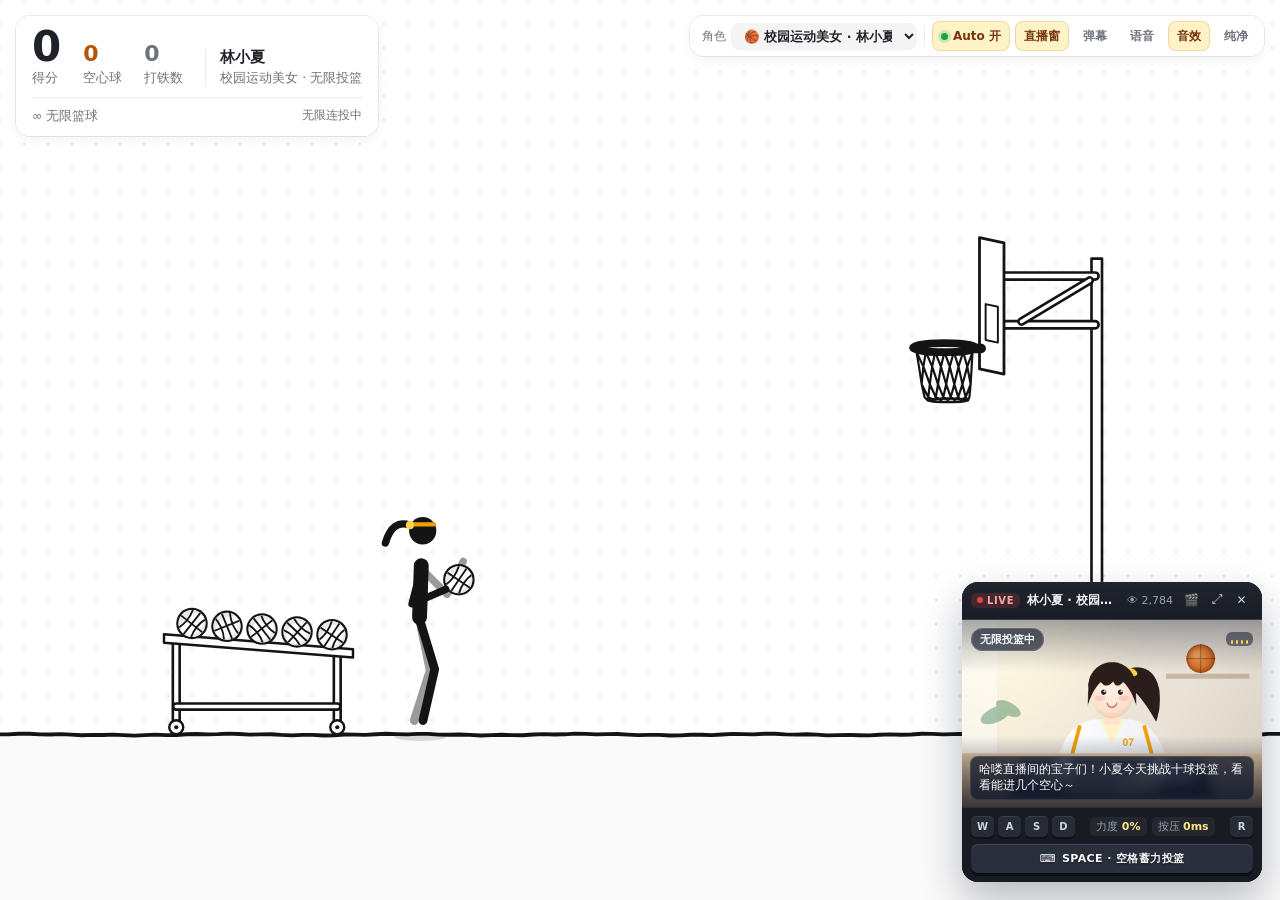
==== commit e17eab71: "feat: add live-action campus streamer video PiP and endless Auto mode" ====
--- a/standalone.html
+++ b/standalone.html
@@ -3,7 +3,7 @@
 <head>
 <meta charset="utf-8">
 <meta name="viewport" content="width=device-width,initial-scale=1,maximum-scale=1,user-scalable=no,viewport-fit=cover">
-<title>十球投篮 · AI 直播间版 (Goofy Hoops Studio)</title>
+<title>十球投篮 · 直播间版 (Goofy Hoops Studio)</title>
 <style>
   :root {
     --paper: #ffffff;
@@ -108,7 +108,11 @@
     35% { transform: scale(1.14); }
     100% { transform: scale(1); }
   }
-  #best { font-size: 21px; font-weight: 700; line-height: 1; font-variant-numeric: tabular-nums; color: var(--muted); }
+  #best, #hudSwish, #hudMiss { font-size: 22px; font-weight: 700; line-height: 1; font-variant-numeric: tabular-nums; color: var(--muted); }
+  #hudSwish { color: var(--amber); }
+  #hud.endless .stat-manual-only { display: none; }
+  #hud:not(.endless) .stat-endless-only { display: none; }
+  #hud.endless #tracker { display: none; }
   .stat-persona { padding-left: 14px; border-left: 1px solid var(--line); }
   #hudPersonaName { font-size: 15px; font-weight: 700; line-height: 1.1; color: var(--ink); }
   .ballrow { display: grid; gap: 7px; padding-top: 10px; border-top: 1px solid var(--line); }
@@ -131,7 +135,7 @@
   }
   @keyframes pulse { 50% { transform: scale(1.22); } }
   #ballLabel { font-variant-numeric: tabular-nums; }
-  #aiTargetHint { color: var(--amber); font-size: 11.5px; }
+  #hudSubMeta { color: var(--muted); font-size: 11.5px; font-variant-numeric: tabular-nums; }
   #streak {
     font-size: 13px; font-weight: 700; color: var(--amber);
     background: var(--butter-soft); border-radius: 9px; padding: 5px 11px;
@@ -182,6 +186,7 @@
     color: var(--umber);
     box-shadow: inset 0 0 0 1px rgba(180, 83, 9, 0.18);
   }
+  .ctrl-btn.hidden { display: none; }
   .dot-ind { width: 7px; height: 7px; border-radius: 50%; background: var(--soft); }
   .ctrl-btn.active .dot-ind { background: #16a34a; box-shadow: 0 0 0 3px rgba(22, 163, 74, 0.18); }
 
@@ -225,6 +230,7 @@
     font-size: 12px; color: #cbd5e1; transition: background 0.15s, color 0.15s;
   }
   .pip-icon-btn:hover { background: rgba(255, 255, 255, 0.12); color: #ffffff; }
+  .pip-icon-btn.hidden { display: none; }
 
   .pip-viewport { position: relative; width: 100%; aspect-ratio: 16 / 10; background: #0f1117; overflow: hidden; }
   .cam-stage {
@@ -233,7 +239,9 @@
     transition: transform 0.24s cubic-bezier(0.22, 1, 0.36, 1), filter 0.2s;
   }
   .cam-stage[data-state="idle"] { animation: camBreathe 3.8s ease-in-out infinite; }
+  .cam-stage.has-video[data-state="idle"] { animation: none; }
   .cam-stage[data-state="press"] { transform: scale(1.045) translateY(3px); filter: contrast(1.03) saturate(1.04); }
+  .cam-stage.has-video[data-state="press"] { transform: scale(1.035) translateY(2px); filter: contrast(1.03) saturate(1.05); }
   .cam-stage[data-state="cheer"] { animation: camCheer 0.55s ease-out; filter: brightness(1.06) saturate(1.08); }
   .cam-stage[data-state="miss"] { animation: camOops 0.45s ease-out; }
   @keyframes camBreathe {
@@ -252,6 +260,12 @@
     65% { transform: translateX(3px) rotate(0.6deg); }
     100% { transform: translateX(0) rotate(0deg); }
   }
+  .cam-video {
+    position: absolute; inset: 0; width: 100%; height: 100%;
+    object-fit: cover; object-position: center 22%;
+    opacity: 0; transition: opacity 0.25s ease; pointer-events: none;
+  }
+  .cam-stage.has-video .cam-video { opacity: 1; }
   .cam-frame {
     position: absolute; inset: 0; width: 100%; height: 100%;
     object-fit: cover; object-position: center 22%;
@@ -259,7 +273,9 @@
   }
   .cam-frame.active { opacity: 1; }
   .cam-fallback { position: absolute; inset: 0; width: 100%; height: 100%; display: block; }
-  .cam-stage.has-photo .cam-fallback { display: none; }
+  .cam-stage.has-photo .cam-fallback,
+  .cam-stage.has-video .cam-fallback,
+  .cam-stage.has-video .cam-frame { display: none; }
   .cam-vignette {
     position: absolute; inset: 0; pointer-events: none;
     background: linear-gradient(180deg, rgba(15, 23, 42, 0.36) 0%, transparent 28%, transparent 62%, rgba(15, 23, 42, 0.78) 100%);
@@ -476,21 +492,23 @@
 <canvas id="gameCanvas" aria-label="十球投篮游戏画布"></canvas>
 <div id="danmakuLayer" aria-hidden="true"></div>
 
-<header id="hud" class="hidden">
+<header id="hud" class="endless">
   <div class="board panel">
     <div class="tally">
       <div class="stat"><div id="score">0</div><div class="label">得分</div></div>
-      <div class="stat"><div id="best">0</div><div class="label">最高分</div></div>
+      <div class="stat stat-endless-only"><div id="hudSwish">0</div><div class="label">空心球</div></div>
+      <div class="stat stat-endless-only"><div id="hudMiss">0</div><div class="label">打铁数</div></div>
+      <div class="stat stat-manual-only"><div id="best">0</div><div class="label">最高分</div></div>
       <div class="stat stat-persona">
         <div id="hudPersonaName">林小夏</div>
-        <div class="label" id="hudModeTag">AI 自动投篮</div>
+        <div class="label" id="hudModeTag">Auto 无限投篮</div>
       </div>
     </div>
     <div class="ballrow">
       <div id="tracker"></div>
       <div class="ballrow-meta">
-        <span class="label" id="ballLabel">第 1 / 10 球</span>
-        <span class="label" id="aiTargetHint"></span>
+        <span class="label" id="ballLabel">∞ 无限篮球</span>
+        <span class="label" id="hudSubMeta"></span>
       </div>
     </div>
   </div>
@@ -499,7 +517,7 @@
 
 <nav id="topControls" aria-label="直播与角色控制">
   <div class="control-pill panel">
-    <label class="ctrl-group" title="切换场上角色 / AI人格">
+    <label class="ctrl-group" title="切换场上角色">
       <span class="ctrl-label">角色</span>
       <select id="personaSelect" aria-label="选择角色">
         <option value="campus_girl">🏀 校园运动美女 · 林小夏</option>
@@ -510,8 +528,8 @@
       </select>
     </label>
     <div class="ctrl-divider"></div>
-    <button class="ctrl-btn active" id="btnAutoPlay"><span class="dot-ind"></span><span id="autoPlayText">AI托管中</span></button>
-    <button class="ctrl-btn active" id="btnAutoLoop">连播</button>
+    <button class="ctrl-btn active" id="btnAutoPlay" title="开启/关闭 Auto 无限投篮模式"><span class="dot-ind"></span><span id="autoPlayText">Auto 开</span></button>
+    <button class="ctrl-btn active hidden" id="btnAutoLoop">连播</button>
     <button class="ctrl-btn active" id="btnPipToggle">直播窗</button>
     <button class="ctrl-btn" id="btnDanmakuToggle">弹幕</button>
     <button class="ctrl-btn" id="btnTtsToggle">语音</button>
@@ -526,7 +544,7 @@
   <kbd>Space</kbd>
 </div>
 
-<aside id="streamerPip" class="pip-window" aria-label="AI主播直播小窗">
+<aside id="streamerPip" class="pip-window" aria-label="主播直播小窗">
   <div class="pip-header" id="pipDragHandle">
     <div class="pip-live-badge"><span class="live-dot"></span><span>LIVE</span></div>
     <div class="pip-title-wrap">
@@ -534,15 +552,17 @@
       <span class="pip-viewers" id="pipViewers">👁 2,680</span>
     </div>
     <div class="pip-actions">
-      <button class="pip-icon-btn" id="pipUploadBtn" title="上传或拖拽真人主播照片">📷</button>
+      <button class="pip-icon-btn hidden" id="pipMuteBtn" title="开启/静音主播视频原声">🔇</button>
+      <button class="pip-icon-btn" id="pipUploadBtn" title="上传或拖拽真人视频/照片">🎬</button>
       <button class="pip-icon-btn" id="pipSizeBtn" title="切换小窗大小">⤢</button>
       <button class="pip-icon-btn" id="pipCloseBtn" title="收起小窗">✕</button>
     </div>
-    <input type="file" id="pipPhotoInput" accept="image/*" hidden>
+    <input type="file" id="pipPhotoInput" accept="video/*,image/*" hidden>
   </div>
 
   <div class="pip-viewport">
     <div class="cam-stage" id="camStage" data-state="idle">
+      <video id="camVideo" class="cam-video" autoplay loop muted playsinline preload="auto" aria-label="真人主播实时视频"></video>
       <img id="camImgCustom" class="cam-frame" alt="自定义主播照片">
       <canvas id="camFallbackCanvas" class="cam-fallback"></canvas>
       <div class="cam-vignette"></div>
@@ -589,8 +609,8 @@
 
 <button id="exitStreamBtn" class="panel">退出纯净模式</button>
 
-<div id="overlay" class="on">
-  <div class="card show" id="startCard">
+<div id="overlay">
+  <div class="card" id="startCard">
     <div class="card-head-row">
       <div class="logo">
         <svg viewBox="0 0 24 24" fill="none" stroke="#fff" stroke-width="2" stroke-linecap="round">
@@ -602,11 +622,11 @@
       <span class="chip">Goofy Hoops 直播复刻</span>
     </div>
     <h1 class="title">十球投篮</h1>
-    <div class="keys"><kbd>长按</kbd> 蓄力，<kbd>松手</kbd> 出手 · 支持 <kbd>AI 自动打球</kbd></div>
+    <div class="keys"><kbd>长按</kbd> 蓄力，<kbd>松手</kbd> 出手 · 支持 <kbd>Auto 无限投篮</kbd></div>
     <p class="tag">空心入网得 3 分，普通进球 2 分。连中 3 球翻倍，连中 6 球三倍积分！</p>
     <div class="persona-grid" id="startPersonaGrid"></div>
     <div class="actions">
-      <button class="btn primary" id="playBtn"><span id="playBtnText">开始 林小夏 AI 直播投篮</span><kbd>Space</kbd></button>
+      <button class="btn primary" id="playBtn"><span id="playBtnText">开始投篮</span><kbd>Space</kbd></button>
     </div>
     <div class="foot" id="startFoot"></div>
   </div>
@@ -650,6 +670,7 @@
       id: 'campus_girl', name: '林小夏', title: '校园运动美女', roomTitle: '林小夏 · 校园运动直播间',
       emoji: '🏀', desc: '校队三分女神 · 稳健俏皮', isAI: true, baseViewers: 2680,
       accessory: 'ponytail', accentColor: '#f59e0b',
+      video: 'assets/campus_girl_live.mp4',
       outfitPalette: { hair: '#2b1e1a', skin: '#fde2ce', jacket: '#ffffff', stripe: '#f59e0b', ribbon: '#fcd34d', roomWall: '#f7efe3', desk: '#e6c9a2', keycap: '#fffaf0' },
       ai: { targetCharge: SWEET_CHARGE, bias: 0, jitter: 0.026, streakTighten: 0.0025, nervesAtSix: 0.012, thinkDelay: [0.36, 0.72], preferDownswing: 0.14, missRecovery: 0.7 },
       tts: { rate: 1.12, pitch: 1.25 },
@@ -754,6 +775,7 @@
       id: 'human', name: '你自己', title: '手动亲自上阵', roomTitle: '玩家实况 · 手动操作模式',
       emoji: '🎮', desc: '按空格键或鼠标长按蓄力投篮', isAI: false, baseViewers: 1200,
       accessory: 'none', accentColor: '#1f2329',
+      video: 'assets/campus_girl_live.mp4',
       outfitPalette: { hair: '#2b1e1a', skin: '#fde2ce', jacket: '#ffffff', stripe: '#f59e0b', ribbon: '#fcd34d', roomWall: '#f7efe3', desk: '#e6c9a2', keycap: '#fffaf0' },
       ai: null, tts: { rate: 1.08, pitch: 1.18 },
       lines: {
@@ -1213,12 +1235,13 @@
       this.nameEl = $('pipName'); this.viewersEl = $('pipViewers');
       this.camStage = $('camStage'); this.actionChip = $('camActionChip');
       this.subtitleEl = $('camSubtitle'); this.audioBars = $('audioBars');
+      this.camVideo = $('camVideo'); this.muteBtn = $('pipMuteBtn');
       this.customImg = $('camImgCustom');
       this.fallbackCanvas = $('camFallbackCanvas'); this.fctx = this.fallbackCanvas.getContext('2d');
       this.mkSpace = $('mkSpace'); this.kbSpaceFill = $('kbSpaceFill'); this.kbSpaceText = $('kbSpaceText');
       this.kbPowerVal = $('kbPowerVal'); this.kbHoldVal = $('kbHoldVal');
       this.miniKeys = { W: $('mkW'), A: $('mkA'), S: $('mkS'), D: $('mkD'), R: $('mkR') };
-      this.persona = null; this.customPhotoUrl = null; this.camState = 'idle';
+      this.persona = null; this.customMediaUrl = null; this.hasVideo = false; this.activeVideoSrc = ''; this.camState = 'idle';
       this.stateResetTimer = null; this.talkTimer = null; this.sizeIdx = 1;
       this.viewers = 2680; this.spaceDown = false; this.holdStartMs = 0;
       this._initEvents(); this._startCamLoop();
@@ -1241,6 +1264,19 @@
       const end = () => { dragging = false; };
       this.dragHandle.addEventListener('pointerup', end); this.dragHandle.addEventListener('pointercancel', end);
 
+      if (this.muteBtn && this.camVideo) {
+        this.muteBtn.addEventListener('click', () => {
+          this.camVideo.muted = !this.camVideo.muted;
+          this.muteBtn.textContent = this.camVideo.muted ? '🔇' : '🔊';
+          if (!this.camVideo.muted && this.camVideo.paused) this.camVideo.play().catch(() => {});
+        });
+      }
+      const ensurePlaying = () => {
+        if (this.hasVideo && this.camVideo && this.camVideo.paused && this.isVisible()) this.camVideo.play().catch(() => {});
+      };
+      window.addEventListener('pointerdown', ensurePlaying, { passive: true });
+      window.addEventListener('keydown', ensurePlaying, { passive: true });
+
       $('pipSizeBtn').addEventListener('click', () => {
         this.sizeIdx = (this.sizeIdx + 1) % 3;
         this.el.classList.remove('size-sm', 'size-lg');
@@ -1250,11 +1286,20 @@
       $('pipCloseBtn').addEventListener('click', () => { this.setVisible(false); $('btnPipToggle').classList.remove('active'); });
 
       const applyFile = (file) => {
-        if (!file || !file.type.startsWith('image/')) return;
-        if (this.customPhotoUrl) URL.revokeObjectURL(this.customPhotoUrl);
-        this.customPhotoUrl = URL.createObjectURL(file);
+        if (!file) return;
+        if (file.type.startsWith('video/')) {
+          if (this.customMediaUrl) URL.revokeObjectURL(this.customMediaUrl);
+          this.customMediaUrl = URL.createObjectURL(file);
+          this._setVideoSrc(this.customMediaUrl);
+          this.say('换上新真人视频啦！开播继续投篮～');
+          return;
+        }
+        if (!file.type.startsWith('image/')) return;
+        if (this.customMediaUrl) URL.revokeObjectURL(this.customMediaUrl);
+        this.customMediaUrl = URL.createObjectURL(file);
+        this._clearVideo();
         this.customImg.onload = () => { this.camStage.classList.add('has-photo'); this.customImg.classList.add('active'); };
-        this.customImg.src = this.customPhotoUrl;
+        this.customImg.src = this.customMediaUrl;
         this.say('换上新真人主播照片啦！开播继续投篮～');
       };
       $('pipUploadBtn').addEventListener('click', () => $('pipPhotoInput').click());
@@ -1262,17 +1307,53 @@
       this.el.addEventListener('dragover', (e) => e.preventDefault());
       this.el.addEventListener('drop', (e) => { e.preventDefault(); applyFile(e.dataTransfer?.files?.[0]); });
     }
-    setVisible(v) { this.el.classList.toggle('hidden', !v); }
+    setVisible(v) {
+      this.el.classList.toggle('hidden', !v);
+      if (this.camVideo && this.hasVideo) {
+        if (v) this.camVideo.play().catch(() => {});
+        else this.camVideo.pause();
+      }
+    }
     isVisible() { return !this.el.classList.contains('hidden'); }
+    _clearVideo() {
+      this.hasVideo = false; this.activeVideoSrc = '';
+      this.camStage.classList.remove('has-video');
+      if (this.muteBtn) { this.muteBtn.classList.add('hidden'); this.muteBtn.textContent = '🔇'; }
+      if (this.camVideo) { this.camVideo.pause(); this.camVideo.muted = true; this.camVideo.removeAttribute('src'); this.camVideo.load(); }
+    }
+    _setVideoSrc(src) {
+      if (!this.camVideo || !src || this.activeVideoSrc === src) return;
+      this.activeVideoSrc = src; this.hasVideo = false;
+      this.camStage.classList.remove('has-video');
+      const onReady = () => {
+        if (this.activeVideoSrc !== src) return;
+        this.hasVideo = true; this.camStage.classList.add('has-video');
+        if (this.muteBtn) { this.muteBtn.classList.remove('hidden'); this.muteBtn.textContent = this.camVideo.muted ? '🔇' : '🔊'; }
+        if (this.isVisible()) this.camVideo.play().catch(() => {});
+      };
+      this.camVideo.onloadeddata = onReady;
+      this.camVideo.oncanplay = onReady;
+      this.camVideo.onerror = () => { if (this.activeVideoSrc === src) this._clearVideo(); };
+      this.camVideo.muted = true; this.camVideo.loop = true; this.camVideo.playsInline = true;
+      this.camVideo.src = src; this.camVideo.load();
+    }
     setPersona(p) {
       this.persona = p; this.nameEl.textContent = p.roomTitle;
       this.viewers = p.baseViewers + Math.floor(Math.random() * 240);
       this.viewersEl.textContent = `👁 ${this.viewers.toLocaleString()}`;
+      if (this.customMediaUrl) { URL.revokeObjectURL(this.customMediaUrl); this.customMediaUrl = null; }
+      this.camStage.classList.remove('has-photo'); this.customImg.classList.remove('active');
+      if (p.video) this._setVideoSrc(p.video);
+      else this._clearVideo();
       this.setAction('idle', '准备瞄准');
     }
     setAction(state, label, autoResetMs = 0) {
       clearTimeout(this.stateResetTimer);
       this.camState = state; this.camStage.dataset.state = state;
+      if (this.hasVideo && this.camVideo) {
+        const rates = { idle: 1.0, press: 0.86, cheer: 1.16, miss: 0.94 };
+        this.camVideo.playbackRate = rates[state] ?? 1.0;
+      }
       this.actionChip.textContent = label; this.actionChip.className = 'cam-status-chip';
       if (state === 'press') this.actionChip.classList.add('holding');
       else if (state === 'cheer') this.actionChip.classList.add('cheer');
@@ -1311,7 +1392,7 @@
     }
     flashKey(l, ms = 160) { const el = this.miniKeys[l]; if (!el) return; el.classList.add('pressed'); setTimeout(() => el.classList.remove('pressed'), ms); }
     _startCamLoop() {
-      const tick = (now) => { if (!this.camStage.classList.contains('has-photo') && this.isVisible()) this._drawDeskCam(now * 0.001); requestAnimationFrame(tick); };
+      const tick = (now) => { if (!this.camStage.classList.contains('has-video') && !this.camStage.classList.contains('has-photo') && this.isVisible()) this._drawDeskCam(now * 0.001); requestAnimationFrame(tick); };
       requestAnimationFrame(tick);
     }
     _drawDeskCam(t) {
@@ -1520,9 +1601,11 @@
     pressDown: (f) => down(f),
     pressUp: (f) => up(f),
     startNextRound: () => startGame(),
-    onChargeStart: (tc) => { $('aiTargetHint').textContent = `AI 瞄准 ${Math.round(tc * 100)}%`; if (Math.random() < 0.42) pip.say(pickRandom(currentPersona.lines.charge), false); },
+    onChargeStart: () => { if (Math.random() < 0.42) pip.say(pickRandom(currentPersona.lines.charge), false); },
     onRestartCountdown: (sec) => { $('againBtnText').textContent = `自动下一轮 (${Math.ceil(sec)}s)`; },
   });
+  let lastAutoPersonaId = 'campus_girl', roundSeq = 0;
+  const isEndlessMode = () => ai.enabled && currentPersona.isAI;
 
   function resize() {
     dpr = Math.min(window.devicePixelRatio || 1, 3);
@@ -1550,23 +1633,28 @@
   }
   const chargePeriod = () => 1.05 * Math.pow(0.92, Math.min(round ? round.streak : 0, 8));
 
-  function newRound() {
-    round = { shots: [], score: 0, streak: 0, bestStreak: 0, swishes: 0 };
-    balls = []; rack.items = [0, 1, 2, 3, 4].map((i) => ({ rot: Math.random() * 6.28, s: i, a: 1 })); rack.reserve = ROUND - 6;
+  function newRound(keepBalls = false) {
+    roundSeq++;
+    round = { id: roundSeq, endless: isEndlessMode(), shots: [], score: 0, streak: 0, bestStreak: 0, swishes: 0, misses: 0, makes: 0, attempts: 0 };
+    if (!keepBalls) balls = [];
+    rack.items = [0, 1, 2, 3, 4].map((i) => ({ rot: Math.random() * 6.28, s: i, a: 1 }));
+    rack.reserve = isEndlessMode() ? Infinity : ROUND - 6;
     me.clear(); me.hasBall = true; me.push({ pose: P.hold, d: 0.3, ez: 'soft' });
     state = 'ready'; doneAt = -1; lastRelease = null; prevRelease = null; popups = [];
-    ai.resetShot(); $('aiTargetHint').textContent = '';
+    ai.resetShot(); if ($('hudSubMeta')) $('hudSubMeta').textContent = '';
   }
   function releaseBall(vx, vy) {
     if (!me.hasBall) return;
     me.hasBall = false; const bp = me.pose.ball || ballPos(me.pose);
-    const b = newBall(AX + bp[0], bp[1], vx, vy, -6); b.shot = round.shots.length; b.rel = lastRelease;
-    round.shots.push({ made: null, swish: false }); balls.push(b); life.shots++; SND.release(); updateHud();
+    const b = newBall(AX + bp[0], bp[1], vx, vy, -6); b.roundId = round.id; b.shot = round.attempts++; b.rel = lastRelease;
+    if (!isEndlessMode()) round.shots.push({ made: null, swish: false });
+    balls.push(b); life.shots++; SND.release(); updateHud();
   }
   function grab() {
     if (!rack.items.length) return false;
     const it = rack.items.pop(); SND.grab(); me.ballRot = it.rot; me.hasBall = true;
-    if (rack.reserve > 0) { rack.reserve--; rack.items.unshift({ rot: Math.random() * 6.28, s: -1.2, a: 0 }); }
+    if (isEndlessMode()) { rack.items.unshift({ rot: Math.random() * 6.28, s: -1.2, a: 0 }); }
+    else if (rack.reserve > 0) { rack.reserve--; rack.items.unshift({ rot: Math.random() * 6.28, s: -1.2, a: 0 }); }
     return true;
   }
   function burst(n, hot) {
@@ -1577,14 +1665,14 @@
     }
   }
   function resolveShot(b, made) {
-    if (b.resolved || b.shot === undefined || !round) return;
-    b.resolved = true; const rec = round.shots[b.shot]; if (!rec) return;
-    rec.made = made; if (b.rel) b.rel.made = made; ai.onShotResolved(made);
+    if (b.resolved || b.shot === undefined || !round || b.roundId !== round.id) return;
+    b.resolved = true; const rec = round.shots[b.shot]; if (rec) rec.made = made;
+    if (b.rel) b.rel.made = made; ai.onShotResolved(made);
     if (made) {
-      life.makes++; round.streak++; round.bestStreak = Math.max(round.bestStreak, round.streak);
-      const swish = !b.touched; rec.swish = swish; if (swish) round.swishes++;
+      life.makes++; round.makes++; round.streak++; round.bestStreak = Math.max(round.bestStreak, round.streak);
+      const swish = !b.touched; if (rec) rec.swish = swish; if (swish) round.swishes++;
       const mult = round.streak >= 6 ? 3 : round.streak >= 3 ? 2 : 1, pts = (swish ? 3 : 2) * mult;
-      round.score += pts;
+      round.score += pts; life.best = Math.max(life.best, round.score);
       const subs = []; if (swish) subs.push('空心 SWISH'); if (mult > 1) subs.push('×' + mult);
       popups.push({ text: '+' + pts, sub: subs.join(' · '), hot: swish || mult > 1, quiet: false, t: 0 });
       burst(swish ? 18 : 9, swish || mult > 1);
@@ -1600,7 +1688,7 @@
         pip.bumpViewers(10); if (Math.random() < 0.75) danmaku.pushViewer(pickRandom(currentPersona.danmaku.made));
       }
     } else {
-      round.streak = 0; popups.push({ text: '打铁', sub: '', hot: false, quiet: true, t: 0 });
+      round.misses++; round.streak = 0; popups.push({ text: '打铁', sub: '', hot: false, quiet: true, t: 0 });
       pip.setAction('miss', '😅 差一点点', 1100); pip.say(pickRandom(currentPersona.lines.miss));
       danmaku.pushViewer(pickRandom(currentPersona.danmaku.miss));
     }
@@ -1612,24 +1700,27 @@
     me.clear();
     me.push({ path: [P.rise, P.set], d: 0.15, ez: 'in' }, { fn: () => releaseBall(vx, vy) }, { pose: P.follow, d: 0.09, ez: 'out' }, { d: 0.32 }, {
       fn: () => {
-        if (!rack.items.length) { me.push({ path: [P.drop, P.stand], d: 0.4, ez: 'soft' }, { fn: () => { state = 'done'; doneAt = clock; } }); return; }
+        if (isEndlessMode() && !rack.items.length) rack.items = [0, 1, 2, 3, 4].map((i) => ({ rot: Math.random() * 6.28, s: i, a: 1 }));
+        if (!isEndlessMode() && !rack.items.length) { me.push({ path: [P.drop, P.stand], d: 0.4, ez: 'soft' }, { fn: () => { state = 'done'; doneAt = clock; } }); return; }
         me.push({ path: [P.drop, P.turn, P.bend], d: 0.78, ez: 'soft' }, { d: 0.04 }, { fn: () => grab() }, { path: [P.turnHold, P.hold], d: 0.46, ez: 'soft' }, {
-          fn: () => { state = 'ready'; if (pressed && !holdBlock && (!ai.enabled || !currentPersona.isAI)) startCharge(); },
+          fn: () => { state = 'ready'; if (pressed && !holdBlock && !isEndlessMode()) startCharge(); },
         });
       },
     });
   }
   function startCharge() { state = 'charge'; chargeT = 0; charge = 0; me.clear(); me.chargeFrom = me.pose; }
-  function startGame() {
-    ensureAudio(); newRound(); mode = 'play';
-    $('overlay').classList.remove('on'); $('hud').classList.remove('hidden');
-    const isManual = !ai.enabled || !currentPersona.isAI;
+  function startGame(keepBalls = false) {
+    ensureAudio(); newRound(keepBalls); mode = 'play';
+    $('overlay').classList.remove('on'); $('startCard').classList.remove('show'); $('endCard').classList.remove('show');
+    $('hud').classList.remove('hidden');
+    const isManual = !isEndlessMode();
     $('hint').classList.toggle('hidden', !isManual || life.seenHint);
     $('againBtnText').textContent = '再来一轮';
-    pip.flashKey('R', 150); pip.setAction('idle', '新的一轮开始'); pip.say(pickRandom(currentPersona.lines.intro));
+    pip.flashKey('R', 150); pip.setAction('idle', isEndlessMode() ? '无限投篮中' : '新的一轮开始'); pip.say(pickRandom(currentPersona.lines.intro));
     updateHud();
   }
   function endGame() {
+    if (isEndlessMode()) return;
     mode = 'over'; life.games++;
     const res = { score: round.score, swishes: round.swishes, personaName: currentPersona.name, personaTitle: currentPersona.title, shots: round.shots.map((s) => (s.made ? (s.swish ? 2 : 1) : 0)) };
     const made = res.shots.filter((s) => s > 0).length, isBest = res.score > life.best;
@@ -1650,52 +1741,74 @@
   }
   function updateHud() {
     if (!round) return;
-    $('score').textContent = round.score; $('best').textContent = Math.max(life.best, round.score);
+    const endless = isEndlessMode();
+    $('hud').classList.toggle('endless', endless);
+    $('score').textContent = round.score;
+    $('hudSwish').textContent = round.swishes;
+    $('hudMiss').textContent = round.misses;
+    $('best').textContent = Math.max(life.best, round.score);
     $('hudPersonaName').textContent = currentPersona.name;
-    $('hudModeTag').textContent = ai.enabled && currentPersona.isAI ? `${currentPersona.title} · AI托管` : '手动操控中';
-    const n = round.shots.length;
-    let html = '';
-    for (let i = 0; i < ROUND; i++) {
-      const s = round.shots[i];
-      const cls = s && s.made === true ? (s.swish ? 'swish' : 'made') : s && s.made === false ? 'miss' : s ? 'fly' : (i === n && (me.hasBall || rack.items.length)) ? 'next' : '';
-      html += `<div class="dot ${cls}"></div>`;
-    }
-    $('tracker').innerHTML = html;
-    $('ballLabel').textContent = n < ROUND ? `第 ${n + 1} / ${ROUND} 球` : '最后一球';
+    $('hudModeTag').textContent = endless ? `${currentPersona.title} · 无限投篮` : '手动操控中';
+    if (endless) {
+      const resolved = round.makes + round.misses;
+      const acc = resolved > 0 ? Math.round((round.makes / resolved) * 100) : 0;
+      $('ballLabel').textContent = '∞ 无限篮球';
+      $('hudSubMeta').textContent = resolved > 0 ? `已投 ${resolved} 球 · 命中率 ${acc}%` : '无限连投中';
+    } else {
+      const n = round.shots.length;
+      let html = '';
+      for (let i = 0; i < ROUND; i++) {
+        const s = round.shots[i];
+        const cls = s && s.made === true ? (s.swish ? 'swish' : 'made') : s && s.made === false ? 'miss' : s ? 'fly' : (i === n && (me.hasBall || rack.items.length)) ? 'next' : '';
+        html += `<div class="dot ${cls}"></div>`;
+      }
+      $('tracker').innerHTML = html;
+      $('ballLabel').textContent = n < ROUND ? `第 ${n + 1} / ${ROUND} 球` : '最后一球';
+      $('hudSubMeta').textContent = '';
+    }
     const st = $('streak'), s = round.streak;
     if (s >= 2) { const m = s >= 6 ? 3 : s >= 3 ? 2 : 1; st.textContent = m > 1 ? `🔥 ${s} 连中 · ×${m} 倍积分` : `✨ ${s} 连中`; st.classList.add('on'); }
     else st.classList.remove('on');
   }
   function down(fromAI = false) {
     ensureAudio();
-    if (!fromAI && ai.enabled && currentPersona.isAI && mode === 'play') { setAutoPlay(false); toast('已切换为手动接管！'); }
+    if (!fromAI && isEndlessMode() && mode === 'play') { setAutoPlay(false, false); toast('已关闭 Auto 模式，切为手动投篮（点顶部 Auto 按钮可恢复无限投篮）'); }
     pressed = true; if (mode !== 'play') return;
     if (state === 'ready') { SND.keyDown(); pip.setSpacePressed(true); startCharge(); }
   }
   function up(fromAI = false) {
-    if (!fromAI && ai.enabled && currentPersona.isAI) return;
+    if (!fromAI && isEndlessMode()) return;
     pressed = false; holdBlock = false;
     if (state === 'charge') { SND.keyUp(); pip.setSpacePressed(false); shoot(); if (!fromAI) { life.seenHint = true; $('hint').classList.add('hidden'); } }
   }
   function selectPersona(id, notify = true) {
     if (!PERSONAS[id]) return;
-    currentPersonaId = id; currentPersona = PERSONAS[id]; $('personaSelect').value = id;
+    currentPersonaId = id; currentPersona = PERSONAS[id]; if (currentPersona.isAI) lastAutoPersonaId = id; $('personaSelect').value = id;
     document.querySelectorAll('.p-card').forEach((c) => c.classList.toggle('selected', c.dataset.id === id));
     ai.setPersona(currentPersona); pip.setPersona(currentPersona);
-    if (currentPersona.isAI) { setAutoPlay(true, false); $('playBtnText').textContent = `开始 ${currentPersona.name} AI 直播投篮`; }
+    if (currentPersona.isAI) { setAutoPlay(true, false); $('playBtnText').textContent = `开始 ${currentPersona.name} 直播投篮`; }
     else { setAutoPlay(false, false); $('playBtnText').textContent = '开始手动投篮'; }
     updateHud();
     if (notify) { pip.say(pickRandom(currentPersona.lines.intro)); toast(`已切换角色：${currentPersona.title} · ${currentPersona.name}`); }
   }
   function setAutoPlay(flag, showToast = false) {
+    const wasEndless = isEndlessMode();
     ai.setEnabled(flag && currentPersona.isAI);
-    const active = ai.enabled;
+    const active = isEndlessMode();
     $('btnAutoPlay').classList.toggle('active', active);
-    $('autoPlayText').textContent = active ? 'AI托管中' : '手动模式';
+    $('autoPlayText').textContent = active ? 'Auto 开' : 'Auto 关';
+    $('btnAutoLoop').classList.toggle('hidden', true);
+    if (active) {
+      $('overlay').classList.remove('on'); $('startCard').classList.remove('show'); $('endCard').classList.remove('show');
+      $('hud').classList.remove('hidden');
+      if (mode !== 'play') startGame(false);
+      else if (!wasEndless) { newRound(true); pip.setAction('idle', '无限投篮中'); }
+    } else if (mode === 'play' && wasEndless) {
+      newRound(true); pip.setAction('idle', '手动投篮');
+    }
     $('hint').classList.toggle('hidden', mode !== 'play' || active || life.seenHint);
-    if (!active) $('aiTargetHint').textContent = '';
     updateHud();
-    if (showToast) toast(active ? `${currentPersona.name} 已接管键盘自动投篮` : '已切回手动模式：长按空格或屏幕投篮');
+    if (showToast) toast(active ? '已开启 Auto 无限投篮模式' : '已关闭 Auto 模式，切为手动十球投篮');
   }
 
   // Build Persona Grid
@@ -1722,7 +1835,7 @@
   window.addEventListener('keyup', (e) => { if (e.code === 'Space' || e.code === 'Enter') up(false); });
   $('playBtn').addEventListener('click', startGame); $('againBtn').addEventListener('click', startGame);
   $('personaSelect').addEventListener('change', (e) => selectPersona(e.target.value, true));
-  $('btnAutoPlay').addEventListener('click', () => { if (!currentPersona.isAI) selectPersona('campus_girl', true); else setAutoPlay(!ai.enabled, true); });
+  $('btnAutoPlay').addEventListener('click', () => { if (!currentPersona.isAI) selectPersona(lastAutoPersonaId || 'campus_girl', true); else setAutoPlay(!isEndlessMode(), true); });
   $('btnAutoLoop').addEventListener('click', (e) => { const n = !ai.autoLoop; ai.setAutoLoop(n); e.currentTarget.classList.toggle('active', n); toast(n ? '已开启直播自动连播' : '已关闭自动连播'); });
   $('btnPipToggle').addEventListener('click', (e) => { const n = !pip.isVisible(); pip.setVisible(n); e.currentTarget.classList.toggle('active', n); });
   $('btnDanmakuToggle').addEventListener('click', (e) => { const n = !danmaku.enabled; danmaku.setEnabled(n); e.currentTarget.classList.toggle('active', n); if (n) danmaku.pushViewer(pickRandom(currentPersona.danmaku.ambient)); });
@@ -1798,10 +1911,15 @@
     rack.items.forEach((it, j) => { it.s += (5 - rack.items.length + j - it.s) * Math.min(1, dt * 7); it.a = Math.min(1, it.a + dt * 3); });
     for (let i = popups.length - 1; i >= 0; i--) { popups[i].t += dt; if (popups[i].t > 1.1) popups.splice(i, 1); }
     for (let i = bits.length - 1; i >= 0; i--) { const b = bits[i]; b.t += dt; b.vy += 260 * dt; b.vx *= 1 - 1.5 * dt; b.x += b.vx * dt; b.y += b.vy * dt; b.r += b.vr * dt; if (b.t > b.life) bits.splice(i, 1); }
-    if (mode === 'play' && state === 'done' && round.shots.every((s) => s.made !== null) && clock - doneAt > 0.9) endGame();
-  }
+    if (!isEndlessMode() && mode === 'play' && state === 'done' && round.shots.every((s) => s.made !== null) && clock - doneAt > 0.9) endGame();
+  }
+
+  const unlockAudioOnce = () => { ensureAudio(); window.removeEventListener('pointerdown', unlockAudioOnce); window.removeEventListener('keydown', unlockAudioOnce); };
+  window.addEventListener('pointerdown', unlockAudioOnce, { passive: true });
+  window.addEventListener('keydown', unlockAudioOnce, { passive: true });
 
   selectPersona('campus_girl', false);
+  if (isEndlessMode() && mode !== 'play') startGame(false);
   let last = performance.now();
   function frame(now) { const dt = Math.min(0.05, (now - last) / 1000); last = now; update(dt); render(); requestAnimationFrame(frame); }
   requestAnimationFrame(frame);
